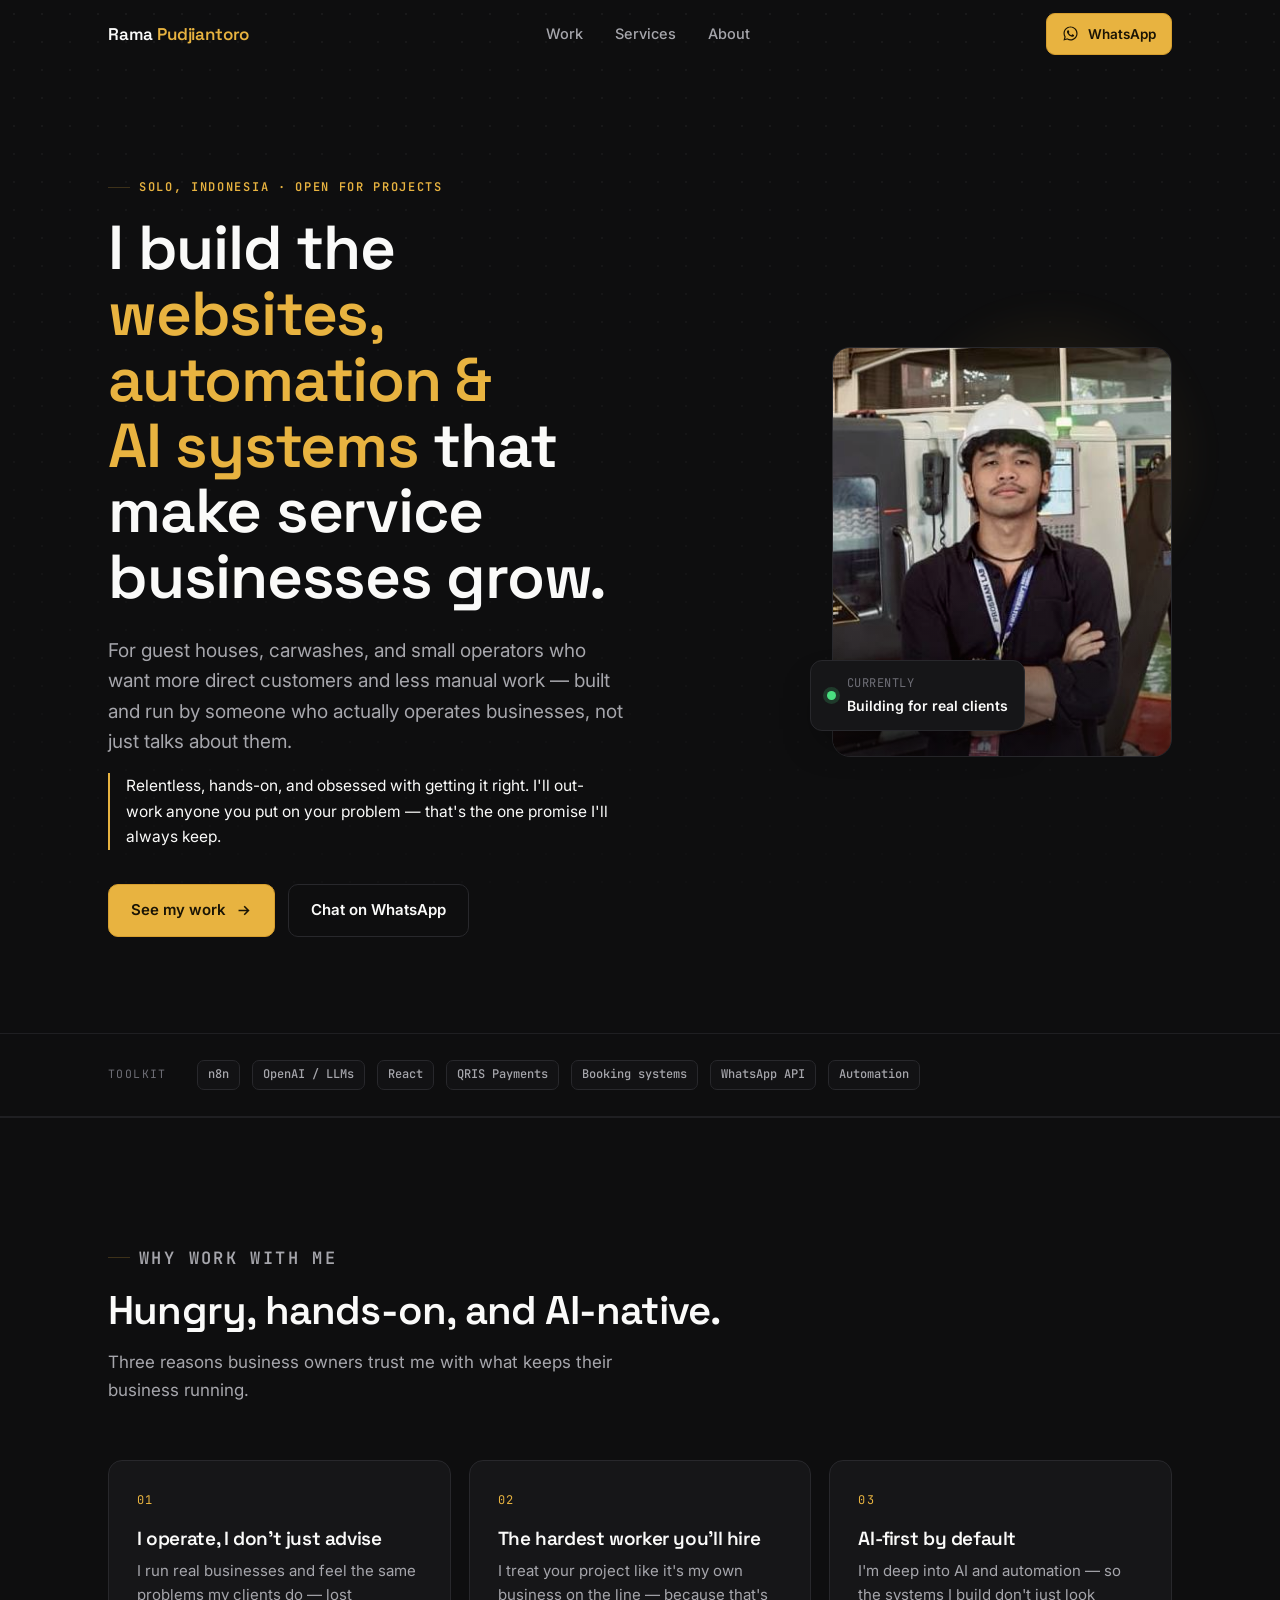
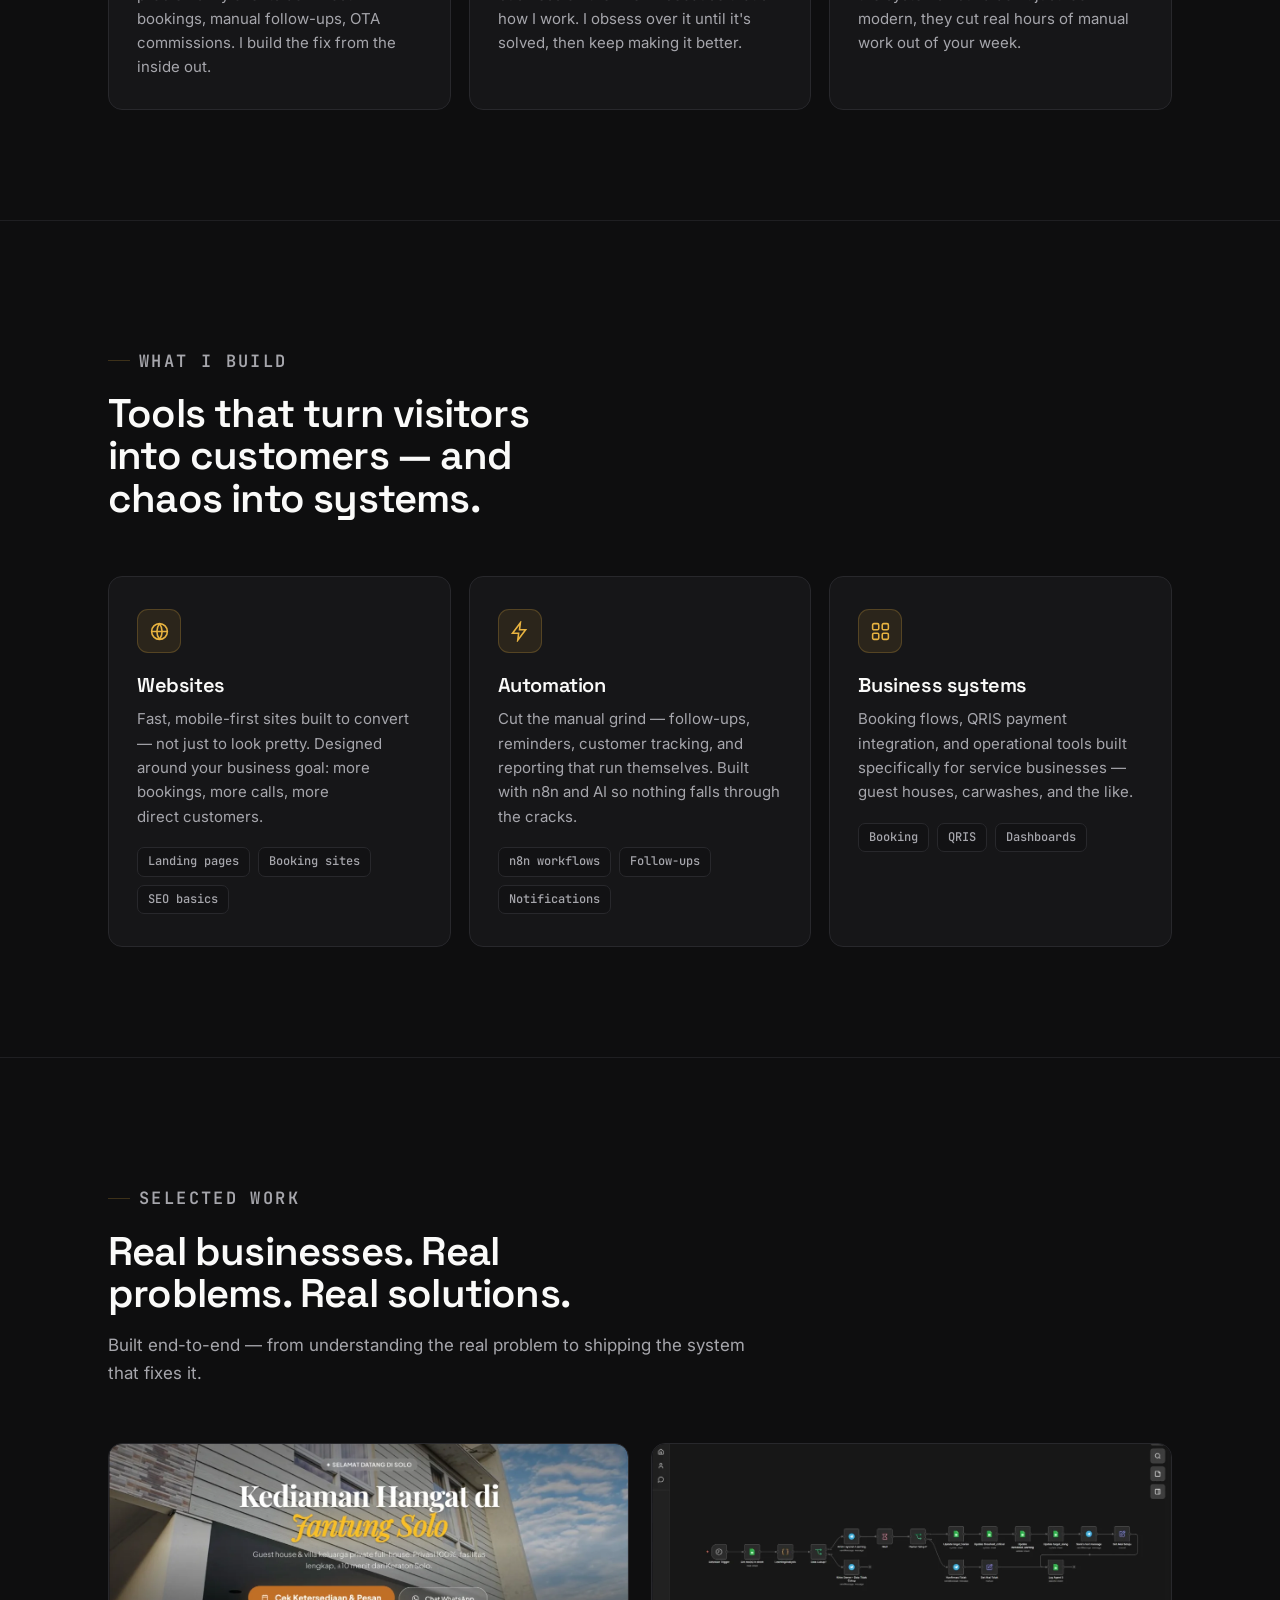
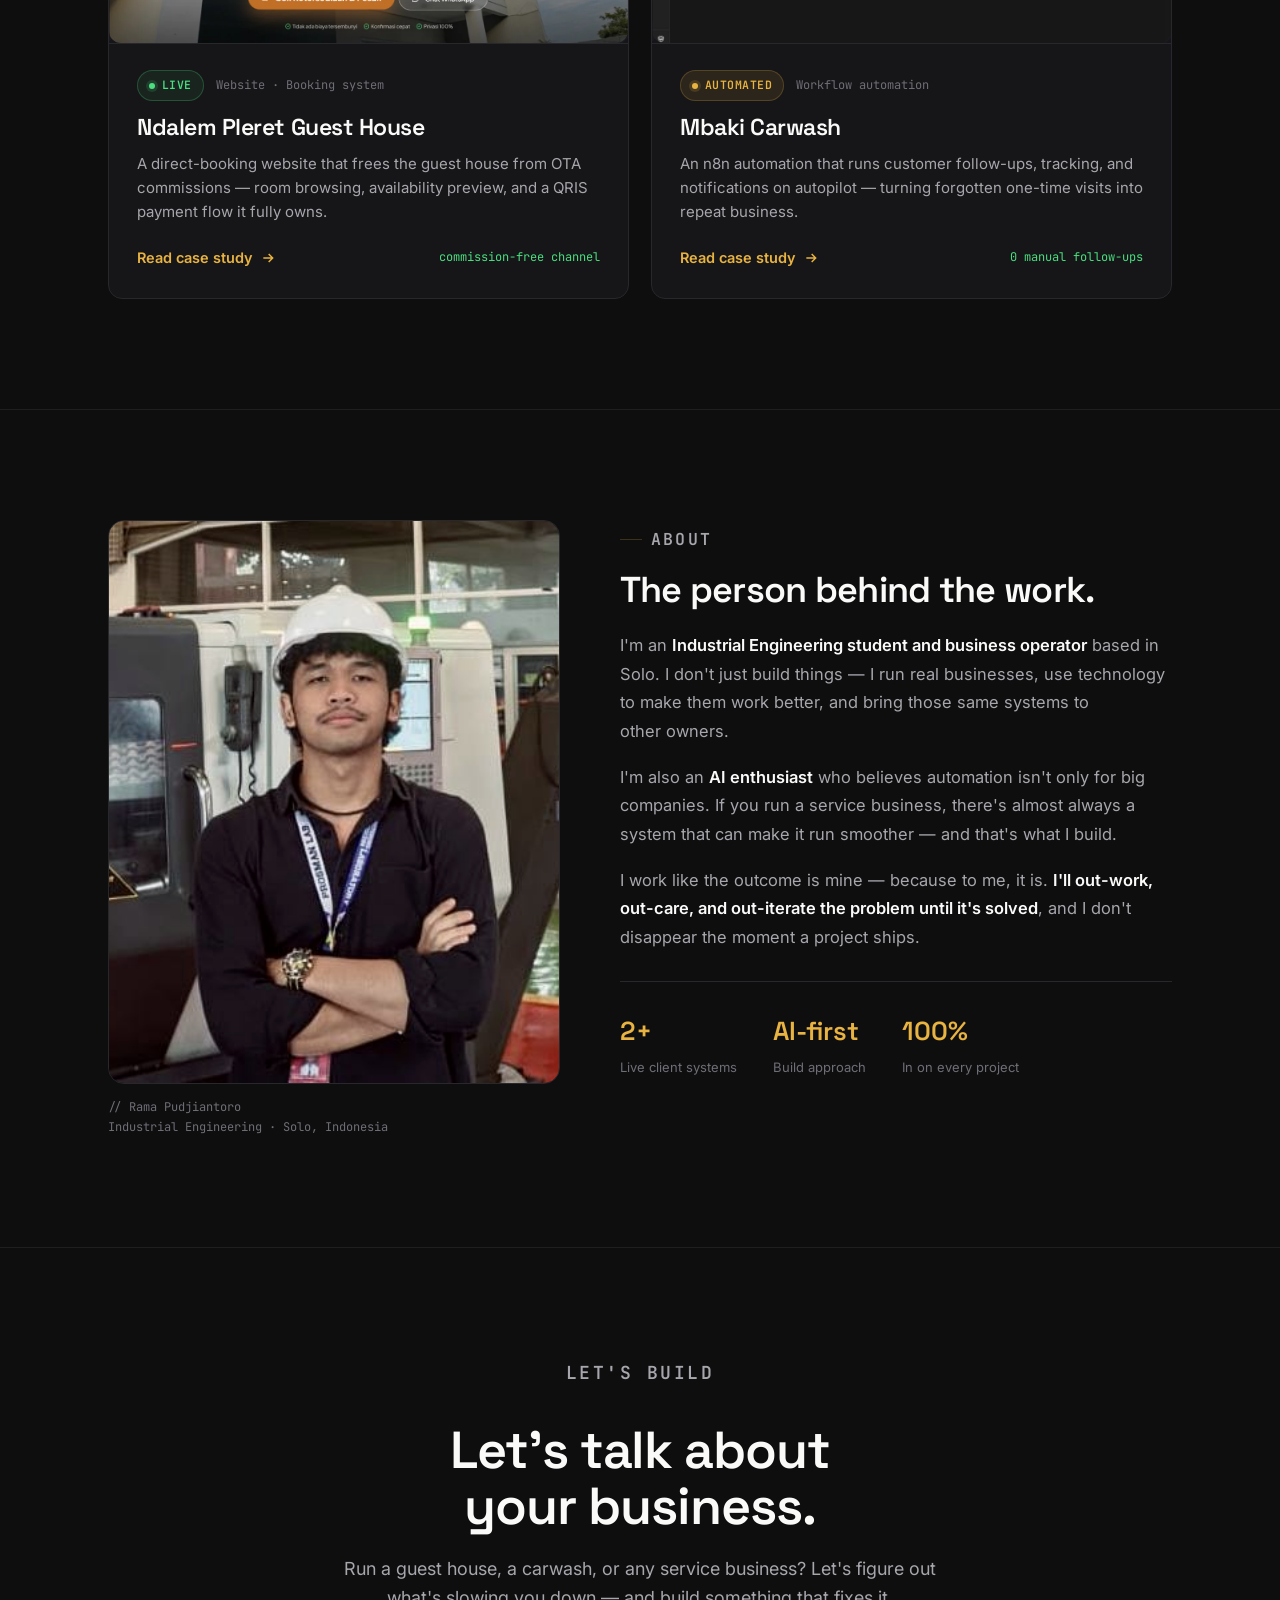
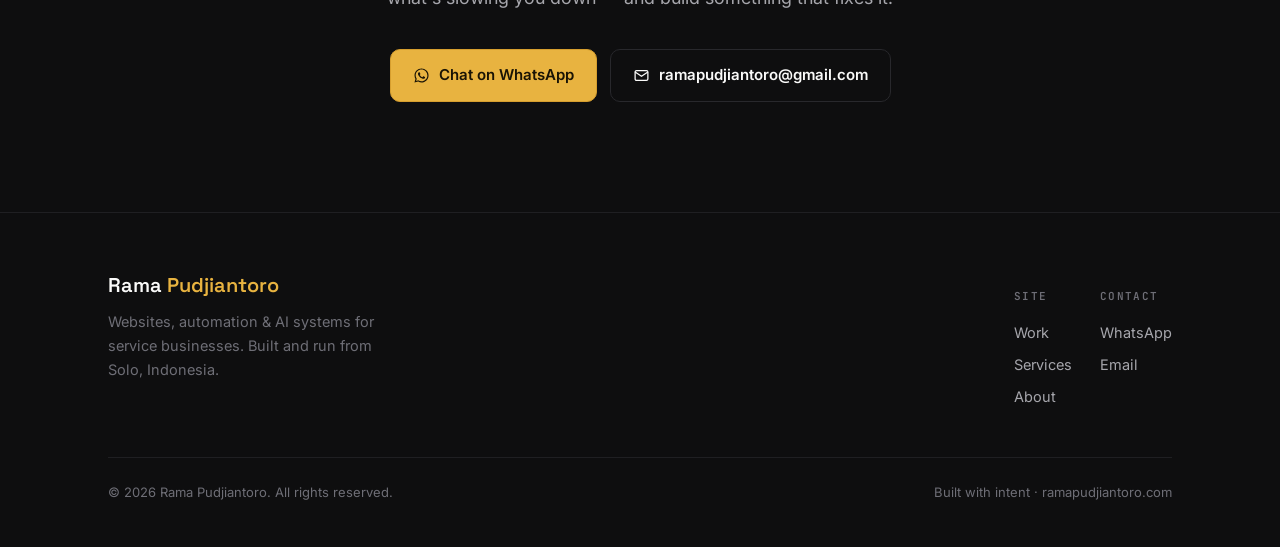
==== index.html @ f5d029f6 "Initial commit via Netlify [skip ci]" ====
<!DOCTYPE html>
<html lang="en">
<head>
<meta charset="UTF-8">
<meta name="viewport" content="width=device-width, initial-scale=1.0">
<title>Rama Pudjiantoro — I build websites, automation & AI for service businesses</title>
<meta name="description" content="Rama Pudjiantoro builds websites, automation, and AI systems that help service businesses get more customers and run smoother.">
<link rel="stylesheet" href="site.css">
<style>
  /* ── Hero ─────────────────────────────────────────────── */
  .hero { padding: 168px 0 96px; }
  .hero-grid { display: grid; grid-template-columns: 1.15fr 0.85fr; gap: 64px; align-items: center; }
  .hero h1 { font-size: clamp(38px, 5.4vw, 62px); margin-bottom: 26px; }
  .hero h1 .gold { color: var(--gold); }
  .hero-sub { font-size: 19px; color: var(--muted); max-width: 520px; margin-bottom: 16px; line-height: 1.6; }
  .hero-guarantee { font-size: 15.5px; color: var(--text); max-width: 500px; margin-bottom: 34px; padding-left: 16px; border-left: 2px solid var(--gold); }
  .hero-cta { display: flex; gap: 13px; flex-wrap: wrap; }

  .hero-photo { position: relative; justify-self: end; }
  .hero-photo .frame {
    width: 340px; height: 410px; border-radius: 18px; overflow: hidden;
    border: 1px solid var(--border); position: relative;
  }
  .hero-photo img { width: 100%; height: 100%; object-fit: cover; object-position: 50% 18%; filter: grayscale(0.15) contrast(1.02); }
  .hero-photo .frame::after { content:""; position:absolute; inset:0; background: linear-gradient(to top, rgba(14,14,15,0.55), transparent 45%); }
  .hero-badge {
    position: absolute; left: -22px; bottom: 26px; z-index: 3;
    background: var(--surface); border: 1px solid var(--border); border-radius: 12px;
    padding: 13px 16px; display: flex; align-items: center; gap: 11px;
    box-shadow: 0 18px 40px -18px rgba(0,0,0,0.8);
  }
  .hero-badge .pulse { width: 9px; height: 9px; border-radius: 50%; background: var(--green); box-shadow: 0 0 0 4px rgba(74,222,128,0.18); }
  .hero-badge .t { font-size: 12px; color: var(--muted-2); font-family: var(--font-mono); letter-spacing: 0.04em; }
  .hero-badge .b { font-size: 14px; font-weight: 600; }
  .hero-glow { position: absolute; top: -60px; right: -50px; width: 340px; height: 340px; background: radial-gradient(circle, rgba(232,179,64,0.14), transparent 68%); filter: blur(10px); z-index: -1; pointer-events: none; animation: glowDrift 9s ease-in-out infinite; }

  /* ── Stack strip ──────────────────────────────────────── */
  .strip { padding: 26px 0; border-top: 1px solid var(--border-soft); border-bottom: 1px solid var(--border-soft); }
  .strip-inner { display: flex; align-items: center; gap: 30px; flex-wrap: wrap; }
  .strip-label { font-family: var(--font-mono); font-size: 11.5px; letter-spacing: 0.12em; text-transform: uppercase; color: var(--muted-2); white-space: nowrap; }
  .strip-tools { display: flex; gap: 12px; flex-wrap: wrap; }

  /* ── Section heading ──────────────────────────────────── */
  .sec-head { margin-bottom: 56px; max-width: 640px; }
  .sec-head h2 { font-size: clamp(28px, 3.6vw, 40px); }
  .sec-head p { color: var(--muted); margin-top: 16px; font-size: 17px; }

  /* ── Why / trust ──────────────────────────────────────── */
  .why-grid { display: grid; grid-template-columns: repeat(3, 1fr); gap: 18px; }
  .why-card { padding: 30px 28px; }
  .why-num { font-family: var(--font-mono); font-size: 12px; color: var(--gold); letter-spacing: 0.1em; margin-bottom: 18px; }
  .why-card h3 { font-size: 19px; margin-bottom: 10px; }
  .why-card p { color: var(--muted); font-size: 15px; line-height: 1.6; }

  /* ── Services ─────────────────────────────────────────── */
  .svc-grid { display: grid; grid-template-columns: repeat(3, 1fr); gap: 18px; }
  .svc { padding: 32px 28px; }
  .svc-ico { width: 44px; height: 44px; border-radius: 11px; background: var(--gold-soft); border: 1px solid var(--gold-line); display: flex; align-items: center; justify-content: center; margin-bottom: 22px; color: var(--gold); }
  .svc-ico svg { width: 21px; height: 21px; }
  .svc h3 { font-size: 20px; margin-bottom: 11px; }
  .svc p { color: var(--muted); font-size: 15px; line-height: 1.62; margin-bottom: 18px; }
  .svc-list { display: flex; flex-wrap: wrap; gap: 8px; }

  /* ── Work ─────────────────────────────────────────────── */
  .work-grid { display: grid; grid-template-columns: 1fr 1fr; gap: 22px; }
  .work-card { display: flex; flex-direction: column; overflow: hidden; }
  .work-thumb { height: 200px; border-bottom: 1px solid var(--border); }
  .work-thumb image-slot, .work-thumb .ph { width: 100%; height: 100%; border-radius: 0; border: 0; }
  .work-body { padding: 26px 28px 28px; display: flex; flex-direction: column; flex: 1; }
  .work-meta { display: flex; align-items: center; gap: 12px; margin-bottom: 14px; flex-wrap: wrap; }
  .work-cat { font-family: var(--font-mono); font-size: 12px; color: var(--muted-2); }
  .work-card h3 { font-size: 23px; margin-bottom: 12px; }
  .work-card .desc { color: var(--muted); font-size: 15px; line-height: 1.6; margin-bottom: 22px; }
  .work-foot { margin-top: auto; display: flex; align-items: center; justify-content: space-between; gap: 12px; }
  .work-link { display: inline-flex; align-items: center; gap: 7px; font-weight: 600; font-size: 14.5px; color: var(--gold); transition: gap .15s; }
  .work-card:hover .work-link { gap: 11px; }
  .work-outcome { font-family: var(--font-mono); font-size: 12px; color: var(--green); }

  /* ── About ────────────────────────────────────────────── */
  .about-grid { display: grid; grid-template-columns: 0.9fr 1.1fr; gap: 60px; align-items: start; }
  .about-photo .frame { border-radius: 16px; overflow: hidden; border: 1px solid var(--border); aspect-ratio: 4/5; }
  .about-photo img { width: 100%; height: 100%; object-fit: cover; object-position: 50% 15%; filter: grayscale(0.2) contrast(1.02); }
  .about-photo .cap { font-family: var(--font-mono); font-size: 12px; color: var(--muted-2); margin-top: 14px; line-height: 1.6; }
  .about-body h2 { font-size: clamp(26px, 3.4vw, 36px); margin-bottom: 22px; }
  .about-body p { color: var(--muted); font-size: 16.5px; line-height: 1.72; margin-bottom: 18px; }
  .about-body p strong { color: var(--text); font-weight: 600; }
  .about-facts { display: flex; gap: 36px; flex-wrap: wrap; margin-top: 30px; padding-top: 28px; border-top: 1px solid var(--border); }
  .about-facts .f .n { font-family: var(--font-display); font-size: 26px; font-weight: 600; color: var(--gold); }
  .about-facts .f .l { font-size: 13px; color: var(--muted-2); margin-top: 4px; }

  /* ── Contact ──────────────────────────────────────────── */
  .contact { text-align: center; }
  .contact-inner { max-width: 660px; margin: 0 auto; }
  .contact h2 { font-size: clamp(32px, 4.6vw, 52px); margin-bottom: 20px; }
  .contact p { color: var(--muted); font-size: 18px; margin-bottom: 36px; }
  .contact-cta { display: flex; gap: 13px; justify-content: center; flex-wrap: wrap; }

  /* ── Mobile menu ──────────────────────────────────────── */
  .mobile-menu { position: fixed; inset: 0; z-index: 200; background: var(--bg); display: none; flex-direction: column; padding: 22px 28px; }
  .mobile-menu.open { display: flex; }
  .mm-top { display: flex; align-items: center; justify-content: space-between; height: 46px; }
  .mm-links { display: flex; flex-direction: column; gap: 6px; margin-top: 40px; }
  .mm-links a { font-family: var(--font-display); font-size: 30px; font-weight: 600; color: var(--muted); padding: 10px 0; }
  .mm-links a:active { color: var(--gold); }

  @media (max-width: 900px) {
    .hero-grid, .about-grid { grid-template-columns: 1fr; }
    .hero-photo { justify-self: start; margin-top: 12px; }
    .why-grid, .svc-grid, .work-grid { grid-template-columns: 1fr; }
    .hero { padding-top: 130px; }
    .about-photo { max-width: 340px; }
  }
  @media (max-width: 520px) {
    .hero-photo .frame { width: 100%; max-width: 320px; height: 380px; }
    .hero-cta .btn, .contact-cta .btn { flex: 1; justify-content: center; }
  }
</style>
</head>
<body>

<!-- ── NAV ──────────────────────────────────────────────── -->
<header class="nav" id="nav">
  <div class="wrap nav-inner">
    <a href="index.html" class="nav-logo">Rama <b>Pudjiantoro</b></a>
    <nav class="nav-links">
      <a href="#work">Work</a>
      <a href="#services">Services</a>
      <a href="#about">About</a>
    </nav>
    <div class="nav-cta">
      <a class="btn btn-gold btn-sm" href="https://wa.me/6282135222635" target="_blank" rel="noopener">
        <svg viewBox="0 0 24 24" fill="currentColor" width="16" height="16"><path d="M19.05 4.91A9.82 9.82 0 0 0 12.04 2C6.58 2 2.13 6.45 2.13 11.91c0 1.75.46 3.45 1.32 4.95L2.05 22l5.25-1.38a9.9 9.9 0 0 0 4.74 1.21h.004c5.46 0 9.91-4.45 9.91-9.91 0-2.65-1.03-5.14-2.9-7.01zM12.04 20.15h-.003a8.2 8.2 0 0 1-4.18-1.15l-.3-.18-3.12.82.83-3.04-.2-.31a8.18 8.18 0 0 1-1.26-4.38c0-4.54 3.7-8.23 8.24-8.23 2.2 0 4.27.86 5.82 2.42a8.18 8.18 0 0 1 2.41 5.83c0 4.54-3.7 8.23-8.24 8.23zm4.52-6.16c-.25-.12-1.47-.72-1.69-.81-.23-.08-.39-.12-.56.12-.16.25-.64.81-.79.97-.14.17-.29.19-.54.06-.25-.12-1.05-.39-1.99-1.23-.74-.66-1.23-1.47-1.38-1.72-.14-.25-.01-.38.11-.51.11-.11.25-.29.37-.43.13-.14.17-.25.25-.41.08-.17.04-.31-.02-.43-.06-.12-.56-1.34-.76-1.84-.2-.48-.41-.42-.56-.43-.14-.01-.31-.01-.48-.01-.17 0-.43.06-.66.31-.23.25-.87.85-.87 2.07 0 1.22.89 2.4 1.01 2.56.12.17 1.75 2.67 4.23 3.74.59.26 1.05.41 1.41.52.59.19 1.13.16 1.56.1.48-.07 1.47-.6 1.67-1.18.21-.58.21-1.07.14-1.18-.06-.11-.22-.17-.47-.29z"/></svg>
        WhatsApp
      </a>
    </div>
    <button class="nav-burger" id="burger" aria-label="Menu">
      <svg viewBox="0 0 24 24" fill="none" stroke="currentColor" stroke-width="2" width="24" height="24"><line x1="3" y1="7" x2="21" y2="7"/><line x1="3" y1="17" x2="21" y2="17"/></svg>
    </button>
  </div>
</header>

<div class="mobile-menu" id="mobileMenu">
  <div class="mm-top">
    <span class="nav-logo">Rama <b>Pudjiantoro</b></span>
    <button class="nav-burger" id="burgerClose" aria-label="Close" style="display:inline-flex">
      <svg viewBox="0 0 24 24" fill="none" stroke="currentColor" stroke-width="2" width="26" height="26"><line x1="5" y1="5" x2="19" y2="19"/><line x1="19" y1="5" x2="5" y2="19"/></svg>
    </button>
  </div>
  <nav class="mm-links">
    <a href="#work" data-mm>Work</a>
    <a href="#services" data-mm>Services</a>
    <a href="#about" data-mm>About</a>
    <a href="#contact" data-mm>Contact</a>
  </nav>
</div>

<!-- ── HERO ─────────────────────────────────────────────── -->
<section class="hero">
  <div class="wrap hero-grid">
    <div class="hero-copy">
      <p class="eyebrow reveal">Solo, Indonesia &middot; Open for projects</p>
      <h1 class="reveal" style="transition-delay:.05s">I build the <span class="gold">websites, automation &amp; AI systems</span> that make service businesses grow.</h1>
      <p class="hero-sub reveal" style="transition-delay:.1s">For guest houses, carwashes, and small operators who want more direct customers and less manual work — built and run by someone who actually operates businesses, not just talks about them.</p>
      <p class="hero-guarantee reveal" style="transition-delay:.15s">Relentless, hands-on, and obsessed with getting it right. I'll out-work anyone you put on your problem — that's the one promise I'll always keep.</p>
      <div class="hero-cta reveal" style="transition-delay:.2s">
        <a class="btn btn-gold" href="#work">See my work
          <svg viewBox="0 0 24 24" fill="none" stroke="currentColor" stroke-width="2.2"><path d="M5 12h14M13 6l6 6-6 6"/></svg>
        </a>
        <a class="btn btn-ghost" href="https://wa.me/6282135222635" target="_blank" rel="noopener">Chat on WhatsApp</a>
      </div>
    </div>
    <div class="hero-photo reveal" style="transition-delay:.15s">
      <div class="hero-glow"></div>
      <div class="frame">
        <img src="assets/rama_profile.jpg" alt="Rama Pudjiantoro">
      </div>
      <div class="hero-badge">
        <span class="pulse"></span>
        <div>
          <div class="t">CURRENTLY</div>
          <div class="b">Building for real clients</div>
        </div>
      </div>
    </div>
  </div>
</section>

<!-- ── STACK STRIP ──────────────────────────────────────── -->
<div class="strip">
  <div class="wrap strip-inner">
    <span class="strip-label">Toolkit</span>
    <div class="strip-tools">
      <span class="tag">n8n</span>
      <span class="tag">OpenAI / LLMs</span>
      <span class="tag">React</span>
      <span class="tag">QRIS Payments</span>
      <span class="tag">Booking systems</span>
      <span class="tag">WhatsApp API</span>
      <span class="tag">Automation</span>
    </div>
  </div>
</div>

<!-- ── WHY ME ───────────────────────────────────────────── -->
<section class="section" id="why">
  <div class="wrap">
    <div class="sec-head reveal">
      <p class="eyebrow">Why work with me</p>
      <h2>Hungry, hands-on, and AI-native.</h2>
      <p>Three reasons business owners trust me with what keeps their business running.</p>
    </div>
    <div class="why-grid">
      <div class="card why-card reveal">
        <div class="why-num">01</div>
        <h3>I operate, I don't just advise</h3>
        <p>I run real businesses and feel the same problems my clients do — lost bookings, manual follow-ups, OTA commissions. I build the fix from the inside out.</p>
      </div>
      <div class="card why-card reveal" style="transition-delay:.08s">
        <div class="why-num">02</div>
        <h3>The hardest worker you'll hire</h3>
        <p>I treat your project like it's my own business on the line — because that's how I work. I obsess over it until it's solved, then keep making it better.</p>
      </div>
      <div class="card why-card reveal" style="transition-delay:.16s">
        <div class="why-num">03</div>
        <h3>AI-first by default</h3>
        <p>I'm deep into AI and automation — so the systems I build don't just look modern, they cut real hours of manual work out of your week.</p>
      </div>
    </div>
  </div>
</section>

<!-- ── SERVICES ─────────────────────────────────────────── -->
<section class="section" id="services">
  <div class="wrap">
    <div class="sec-head reveal">
      <p class="eyebrow">What I build</p>
      <h2>Tools that turn visitors into customers — and chaos into systems.</h2>
    </div>
    <div class="svc-grid">
      <div class="card svc reveal">
        <div class="svc-ico"><svg viewBox="0 0 24 24" fill="none" stroke="currentColor" stroke-width="1.8"><circle cx="12" cy="12" r="9"/><path d="M3 12h18M12 3a15 15 0 010 18M12 3a15 15 0 000 18"/></svg></div>
        <h3>Websites</h3>
        <p>Fast, mobile-first sites built to convert — not just to look pretty. Designed around your business goal: more bookings, more calls, more direct customers.</p>
        <div class="svc-list"><span class="tag">Landing pages</span><span class="tag">Booking sites</span><span class="tag">SEO basics</span></div>
      </div>
      <div class="card svc reveal" style="transition-delay:.08s">
        <div class="svc-ico"><svg viewBox="0 0 24 24" fill="none" stroke="currentColor" stroke-width="1.8"><path d="M13 2L4 14h7l-1 8 9-12h-7z"/></svg></div>
        <h3>Automation</h3>
        <p>Cut the manual grind — follow-ups, reminders, customer tracking, and reporting that run themselves. Built with n8n and AI so nothing falls through the cracks.</p>
        <div class="svc-list"><span class="tag">n8n workflows</span><span class="tag">Follow-ups</span><span class="tag">Notifications</span></div>
      </div>
      <div class="card svc reveal" style="transition-delay:.16s">
        <div class="svc-ico"><svg viewBox="0 0 24 24" fill="none" stroke="currentColor" stroke-width="1.8"><rect x="3" y="3" width="7" height="7" rx="1.5"/><rect x="14" y="3" width="7" height="7" rx="1.5"/><rect x="3" y="14" width="7" height="7" rx="1.5"/><rect x="14" y="14" width="7" height="7" rx="1.5"/></svg></div>
        <h3>Business systems</h3>
        <p>Booking flows, QRIS payment integration, and operational tools built specifically for service businesses — guest houses, carwashes, and the like.</p>
        <div class="svc-list"><span class="tag">Booking</span><span class="tag">QRIS</span><span class="tag">Dashboards</span></div>
      </div>
    </div>
  </div>
</section>

<!-- ── WORK ─────────────────────────────────────────────── -->
<section class="section" id="work">
  <div class="wrap">
    <div class="sec-head reveal">
      <p class="eyebrow">Selected work</p>
      <h2>Real businesses. Real problems. Real solutions.</h2>
      <p>Built end-to-end — from understanding the real problem to shipping the system that fixes it.</p>
    </div>
    <div class="work-grid">

      <a class="card work-card reveal" href="ndalem-pleret.html">
        <div class="work-thumb">
          <image-slot id="work-ndalem" placeholder="Drop Ndalem Pleret site screenshot" fit="cover"></image-slot>
        </div>
        <div class="work-body">
          <div class="work-meta">
            <span class="pill live"><span class="dot"></span>Live</span>
            <span class="work-cat">Website &middot; Booking system</span>
          </div>
          <h3>Ndalem Pleret Guest House</h3>
          <p class="desc">A direct-booking website that frees the guest house from OTA commissions — room browsing, availability preview, and a QRIS payment flow it fully owns.</p>
          <div class="work-foot">
            <span class="work-link">Read case study
              <svg viewBox="0 0 24 24" fill="none" stroke="currentColor" stroke-width="2.2" width="16" height="16"><path d="M5 12h14M13 6l6 6-6 6"/></svg>
            </span>
            <span class="work-outcome">commission-free channel</span>
          </div>
        </div>
      </a>

      <a class="card work-card reveal" href="mbaki-carwash.html" style="transition-delay:.08s">
        <div class="work-thumb">
          <image-slot id="work-mbaki" placeholder="Drop Mbaki Carwash workflow screenshot" fit="cover"></image-slot>
        </div>
        <div class="work-body">
          <div class="work-meta">
            <span class="pill gold"><span class="dot"></span>Automated</span>
            <span class="work-cat">Workflow automation</span>
          </div>
          <h3>Mbaki Carwash</h3>
          <p class="desc">An n8n automation that runs customer follow-ups, tracking, and notifications on autopilot — turning forgotten one-time visits into repeat business.</p>
          <div class="work-foot">
            <span class="work-link">Read case study
              <svg viewBox="0 0 24 24" fill="none" stroke="currentColor" stroke-width="2.2" width="16" height="16"><path d="M5 12h14M13 6l6 6-6 6"/></svg>
            </span>
            <span class="work-outcome">0 manual follow-ups</span>
          </div>
        </div>
      </a>

    </div>
  </div>
</section>

<!-- ── ABOUT ────────────────────────────────────────────── -->
<section class="section" id="about">
  <div class="wrap about-grid">
    <div class="about-photo reveal">
      <div class="frame"><img src="assets/rama_profile.jpg" alt="Rama Pudjiantoro"></div>
      <p class="cap">// Rama Pudjiantoro<br>Industrial Engineering · Solo, Indonesia</p>
    </div>
    <div class="about-body reveal" style="transition-delay:.08s">
      <p class="eyebrow">About</p>
      <h2>The person behind the work.</h2>
      <p>I'm an <strong>Industrial Engineering student and business operator</strong> based in Solo. I don't just build things — I run real businesses, use technology to make them work better, and bring those same systems to other owners.</p>
      <p>I'm also an <strong>AI enthusiast</strong> who believes automation isn't only for big companies. If you run a service business, there's almost always a system that can make it run smoother — and that's what I build.</p>
      <p>I work like the outcome is mine — because to me, it is. <strong>I'll out-work, out-care, and out-iterate the problem until it's solved</strong>, and I don't disappear the moment a project ships.</p>
      <div class="about-facts">
        <div class="f"><div class="n">2+</div><div class="l">Live client systems</div></div>
        <div class="f"><div class="n">AI-first</div><div class="l">Build approach</div></div>
        <div class="f"><div class="n">100%</div><div class="l">In on every project</div></div>
      </div>
    </div>
  </div>
</section>

<!-- ── CONTACT ──────────────────────────────────────────── -->
<section class="section contact" id="contact">
  <div class="wrap contact-inner">
    <p class="eyebrow no-rule reveal" style="justify-content:center">Let's build</p>
    <h2 class="reveal" style="transition-delay:.05s">Let's talk about your business.</h2>
    <p class="reveal" style="transition-delay:.1s">Run a guest house, a carwash, or any service business? Let's figure out what's slowing you down — and build something that fixes it.</p>
    <div class="contact-cta reveal" style="transition-delay:.15s">
      <a class="btn btn-gold" href="https://wa.me/6282135222635" target="_blank" rel="noopener">
        <svg viewBox="0 0 24 24" fill="currentColor"><path d="M19.05 4.91A9.82 9.82 0 0 0 12.04 2C6.58 2 2.13 6.45 2.13 11.91c0 1.75.46 3.45 1.32 4.95L2.05 22l5.25-1.38a9.9 9.9 0 0 0 4.74 1.21h.004c5.46 0 9.91-4.45 9.91-9.91 0-2.65-1.03-5.14-2.9-7.01zM12.04 20.15h-.003a8.2 8.2 0 0 1-4.18-1.15l-.3-.18-3.12.82.83-3.04-.2-.31a8.18 8.18 0 0 1-1.26-4.38c0-4.54 3.7-8.23 8.24-8.23 2.2 0 4.27.86 5.82 2.42a8.18 8.18 0 0 1 2.41 5.83c0 4.54-3.7 8.23-8.24 8.23zm4.52-6.16c-.25-.12-1.47-.72-1.69-.81-.23-.08-.39-.12-.56.12-.16.25-.64.81-.79.97-.14.17-.29.19-.54.06-.25-.12-1.05-.39-1.99-1.23-.74-.66-1.23-1.47-1.38-1.72-.14-.25-.01-.38.11-.51.11-.11.25-.29.37-.43.13-.14.17-.25.25-.41.08-.17.04-.31-.02-.43-.06-.12-.56-1.34-.76-1.84-.2-.48-.41-.42-.56-.43-.14-.01-.31-.01-.48-.01-.17 0-.43.06-.66.31-.23.25-.87.85-.87 2.07 0 1.22.89 2.4 1.01 2.56.12.17 1.75 2.67 4.23 3.74.59.26 1.05.41 1.41.52.59.19 1.13.16 1.56.1.48-.07 1.47-.6 1.67-1.18.21-.58.21-1.07.14-1.18-.06-.11-.22-.17-.47-.29z"/></svg>
        Chat on WhatsApp
      </a>
      <a class="btn btn-ghost" href="mailto:ramapudjiantoro@gmail.com">
        <svg viewBox="0 0 24 24" fill="none" stroke="currentColor" stroke-width="1.8"><rect x="3" y="5" width="18" height="14" rx="2"/><path d="M3 7l9 6 9-6"/></svg>
        ramapudjiantoro@gmail.com
      </a>
    </div>
  </div>
</section>

<!-- ── FOOTER ───────────────────────────────────────────── -->
<footer class="footer">
  <div class="wrap">
    <div class="footer-grid">
      <div>
        <div class="footer-name">Rama <span style="color:var(--gold)">Pudjiantoro</span></div>
        <p class="footer-tag">Websites, automation &amp; AI systems for service businesses. Built and run from Solo, Indonesia.</p>
      </div>
      <div class="footer-links">
        <div class="footer-col">
          <h5>Site</h5>
          <a href="#work">Work</a>
          <a href="#services">Services</a>
          <a href="#about">About</a>
        </div>
        <div class="footer-col">
          <h5>Contact</h5>
          <a href="https://wa.me/6282135222635" target="_blank" rel="noopener">WhatsApp</a>
          <a href="mailto:ramapudjiantoro@gmail.com">Email</a>
        </div>
      </div>
    </div>
    <div class="footer-base">
      <span>&copy; 2026 Rama Pudjiantoro. All rights reserved.</span>
      <span>Built with intent &middot; ramapudjiantoro.com</span>
    </div>
  </div>
</footer>

<script src="image-slot.js"></script>
<script src="site.js"></script>
<script>
  // Mobile menu
  const mm = document.getElementById('mobileMenu');
  document.getElementById('burger').addEventListener('click', () => mm.classList.add('open'));
  document.getElementById('burgerClose').addEventListener('click', () => mm.classList.remove('open'));
  document.querySelectorAll('[data-mm]').forEach(a => a.addEventListener('click', () => mm.classList.remove('open')));
</script>
</body>
</html>
---- site.css ----
/* ───────────────────────────────────────────────────────────
   Rama Pudjiantoro — Portfolio
   Shared stylesheet · Dark + gold · Space Grotesk / Inter / JetBrains Mono
   ─────────────────────────────────────────────────────────── */

@import url('https://fonts.googleapis.com/css2?family=Space+Grotesk:wght@400;500;600;700&family=Inter:wght@400;500;600&family=JetBrains+Mono:wght@500;600&display=swap');

:root {
  --bg:          #0E0E0F;
  --bg-2:        #121214;
  --surface:     #161618;
  --surface-2:   #1B1B1E;
  --border:      #28282C;
  --border-soft: #1F1F22;
  --text:        #FAFAF9;
  --muted:       #A6A6AC;
  --muted-2:     #6E6E76;
  --gold:        #E8B340;
  --gold-strong: #D69E2E;
  --gold-deep:   #1f1804;
  --gold-soft:   rgba(232,179,64,0.10);
  --gold-line:   rgba(232,179,64,0.22);
  --green:       #4ADE80;

  --font-display: 'Space Grotesk', sans-serif;
  --font-body:    'Inter', system-ui, sans-serif;
  --font-mono:    'JetBrains Mono', ui-monospace, monospace;

  --maxw: 1120px;
  --radius: 14px;
}

* { box-sizing: border-box; }

html { scroll-behavior: smooth; }

body {
  margin: 0;
  background: var(--bg);
  position: relative;
  color: var(--text);
  font-family: var(--font-body);
  font-size: 17px;
  line-height: 1.65;
  -webkit-font-smoothing: antialiased;
  text-rendering: optimizeLegibility;
  overflow-x: hidden;
}

::selection { background: rgba(232,179,64,0.25); color: #fff; }

/* ── Ambient: faint dot-grid texture behind everything ─────── */
body::before {
  content: "";
  position: fixed; inset: 0; z-index: -1; pointer-events: none;
  background-image: radial-gradient(rgba(255,255,255,0.05) 1px, transparent 1px);
  background-size: 28px 28px;
  -webkit-mask-image: linear-gradient(to bottom, rgba(0,0,0,0.9), rgba(0,0,0,0.28));
          mask-image: linear-gradient(to bottom, rgba(0,0,0,0.9), rgba(0,0,0,0.28));
}

/* ── Scroll progress bar ───────────────────────────────────── */
.scroll-progress {
  position: fixed; top: 0; left: 0; height: 2px; width: 0%;
  background: linear-gradient(90deg, var(--gold-strong), var(--gold));
  z-index: 200; pointer-events: none;
  box-shadow: 0 0 12px rgba(232,179,64,0.5);
  transition: width .1s linear;
}

/* ── Nav link underline ────────────────────────────────────── */
.nav-links a::after {
  content: ""; position: absolute; left: 14px; right: 14px; bottom: 4px;
  height: 1.5px; background: var(--gold); border-radius: 2px;
  transform: scaleX(0); transform-origin: left; transition: transform .25s cubic-bezier(.16,1,.3,1);
}
.nav-links a:hover::after { transform: scaleX(1); }

/* ── Toolkit tag hover ─────────────────────────────────────── */
.strip-tools .tag { transition: color .18s, border-color .18s, background .18s, transform .18s; }
.strip-tools .tag:hover { color: var(--gold); border-color: var(--gold-line); background: var(--gold-soft); transform: translateY(-2px); }

/* ── Animated ambient glows ────────────────────────────────── */
@keyframes glowDrift {
  0%,100% { transform: translate(0,0) scale(1); opacity: .9; }
  50%     { transform: translate(-18px, 14px) scale(1.12); opacity: 1; }
}
@media (prefers-reduced-motion: reduce) {
  .hero-glow { animation: none !important; }
}

h1, h2, h3, h4 {
  font-family: var(--font-display);
  font-weight: 600;
  letter-spacing: -0.02em;
  line-height: 1.06;
  margin: 0;
  text-wrap: balance;
}

p { margin: 0; text-wrap: pretty; }
a { color: inherit; text-decoration: none; }

/* ── Layout ───────────────────────────────────────────────── */
.wrap { width: 100%; max-width: var(--maxw); margin: 0 auto; padding: 0 28px; }
.section { padding: 110px 0; border-top: 1px solid var(--border-soft); }
.section:first-of-type { border-top: 0; }

/* ── Eyebrow / mono label ─────────────────────────────────── */
.eyebrow {
  font-family: var(--font-mono);
  font-size: 12px;
  font-weight: 600;
  letter-spacing: 0.14em;
  text-transform: uppercase;
  color: var(--gold);
  display: inline-flex;
  align-items: center;
  gap: 9px;
  margin: 0 0 18px;
}
.eyebrow::before {
  content: "";
  width: 22px; height: 1px;
  background: var(--gold-line);
}
.eyebrow.no-rule::before { display: none; }

/* ── Buttons ──────────────────────────────────────────────── */
.btn {
  display: inline-flex;
  align-items: center;
  gap: 9px;
  font-family: var(--font-body);
  font-size: 15px;
  font-weight: 600;
  padding: 13px 22px;
  border-radius: 10px;
  border: 1px solid transparent;
  cursor: pointer;
  transition: transform .15s ease, background .2s ease, border-color .2s ease, color .2s ease;
  white-space: nowrap;
}
.btn svg { width: 17px; height: 17px; }
.btn-gold {
  background: var(--gold);
  color: #1a1405;
  border-color: var(--gold-strong);
}
.btn-gold:hover { background: var(--gold-strong); transform: translateY(-1px); }
.btn-ghost {
  background: transparent;
  color: var(--text);
  border-color: var(--border);
}
.btn-ghost:hover { background: var(--surface-2); border-color: #3a3a40; }
.btn-sm { padding: 9px 15px; font-size: 13.5px; border-radius: 9px; }

/* ── Nav ──────────────────────────────────────────────────── */
.nav {
  position: fixed; top: 0; left: 0; right: 0; z-index: 100;
  transition: background .3s ease, border-color .3s ease, backdrop-filter .3s ease;
  border-bottom: 1px solid transparent;
}
.nav.scrolled {
  background: rgba(14,14,15,0.78);
  backdrop-filter: blur(14px);
  border-bottom: 1px solid var(--border-soft);
}
.nav-inner { height: 68px; display: flex; align-items: center; justify-content: space-between; }
.nav-logo { font-family: var(--font-display); font-weight: 600; font-size: 17px; letter-spacing: -0.01em; white-space: nowrap; }
.nav-logo b { color: var(--gold); font-weight: 600; }
.nav-links { display: flex; align-items: center; gap: 4px; }
.nav-links a {
  font-size: 14.5px; font-weight: 500; color: var(--muted);
  padding: 8px 14px; border-radius: 8px; transition: color .15s, background .15s;
  position: relative;
}
.nav-links a:hover { color: var(--text); background: var(--surface-2); }
.nav-cta { display: flex; align-items: center; gap: 14px; }
.nav-burger { display: none; background: none; border: 0; color: var(--text); cursor: pointer; padding: 6px; }
@media (max-width: 820px) {
  .nav-links, .nav-cta .btn-text-hide { display: none; }
  .nav-burger { display: inline-flex; }
}

/* ── Cards ────────────────────────────────────────────────── */
.card {
  background: var(--surface);
  border: 1px solid var(--border);
  border-radius: var(--radius);
  transition: border-color .2s ease, transform .25s cubic-bezier(.16,1,.3,1), box-shadow .25s ease, background .2s ease;
}
.card:hover { border-color: var(--gold-line); transform: translateY(-4px); box-shadow: 0 24px 50px -30px rgba(0,0,0,.95); }

/* ── Status pill ──────────────────────────────────────────── */
.pill {
  display: inline-flex; align-items: center; gap: 7px;
  font-family: var(--font-mono); font-size: 11.5px; font-weight: 600;
  letter-spacing: 0.04em; text-transform: uppercase;
  padding: 5px 11px; border-radius: 100px;
  border: 1px solid var(--border);
  color: var(--muted);
}
.pill .dot { width: 6px; height: 6px; border-radius: 50%; background: var(--muted); }
.pill.live { color: var(--green); border-color: rgba(74,222,128,0.25); background: rgba(74,222,128,0.07); }
.pill.live .dot { background: var(--green); box-shadow: 0 0 0 3px rgba(74,222,128,0.15); }
.pill.gold { color: var(--gold); border-color: var(--gold-line); background: var(--gold-soft); }
.pill.gold .dot { background: var(--gold); box-shadow: 0 0 0 3px rgba(232,179,64,0.15); }

/* ── Tag (mono tech chip) ─────────────────────────────────── */
.tag {
  font-family: var(--font-mono); font-size: 12px; font-weight: 500;
  color: var(--muted); padding: 4px 10px; border-radius: 7px;
  border: 1px solid var(--border); background: var(--bg-2);
}

/* ── Footer ───────────────────────────────────────────────── */
.footer { border-top: 1px solid var(--border-soft); padding: 56px 0 44px; }
.footer-grid { display: flex; justify-content: space-between; align-items: flex-start; gap: 40px; flex-wrap: wrap; }
.footer-name { font-family: var(--font-display); font-size: 20px; font-weight: 600; margin-bottom: 8px; }
.footer-tag { color: var(--muted-2); font-size: 14.5px; max-width: 320px; }
.footer-links { display: flex; gap: 28px; flex-wrap: wrap; }
.footer-col h5 { font-family: var(--font-mono); font-size: 11px; letter-spacing: 0.12em; text-transform: uppercase; color: var(--muted-2); margin-bottom: 12px; font-weight: 600; }
.footer-col a { display: block; color: var(--muted); font-size: 14.5px; padding: 4px 0; transition: color .15s; }
.footer-col a:hover { color: var(--gold); }
.footer-base { margin-top: 44px; padding-top: 24px; border-top: 1px solid var(--border-soft); display: flex; justify-content: space-between; gap: 16px; flex-wrap: wrap; color: var(--muted-2); font-size: 13px; }

/* ── Reveal on scroll — default VISIBLE; only hidden when JS confirms it can animate.
   This guarantees content is never stuck hidden in throttled/embedded/no-JS contexts. ── */
.reveal { opacity: 1; transform: none; }
html.anim .reveal { opacity: 0; transform: translateY(26px); transition: opacity .7s cubic-bezier(.16,1,.3,1), transform .7s cubic-bezier(.16,1,.3,1); }
html.anim .reveal.in { opacity: 1; transform: none; }
@media (prefers-reduced-motion: reduce) {
  html.anim .reveal { opacity: 1 !important; transform: none !important; transition: none; }
  html { scroll-behavior: auto; }
}

/* ── Image placeholder (striped) ──────────────────────────── */
.ph {
  position: relative; overflow: hidden; border-radius: 12px;
  background:
    repeating-linear-gradient(135deg, #161618 0 14px, #18181b 14px 28px);
  border: 1px solid var(--border);
  display: flex; align-items: center; justify-content: center;
}
.ph span {
  font-family: var(--font-mono); font-size: 12px; color: var(--muted-2);
  letter-spacing: 0.04em; padding: 6px 12px; border: 1px dashed var(--border);
  border-radius: 6px; background: rgba(14,14,15,0.6);
}

/* image-slot — themed for the dark UI (placeholder text + visible striped empty state) */
image-slot {
  color: var(--muted-2);
  background: repeating-linear-gradient(135deg, #15151a 0 14px, #191920 14px 28px);
  border: 1px solid var(--border);
  border-radius: 12px;
  display: block;
}

/* ─────────────────────────────────────────────────────────
   CASE STUDY PAGES
   ───────────────────────────────────────────────────────── */
.cs-back { display: inline-flex; align-items: center; gap: 8px; font-family: var(--font-mono); font-size: 13px; color: var(--muted); transition: color .15s, gap .15s; }
.cs-back:hover { color: var(--gold); gap: 12px; }
.cs-back svg { width: 15px; height: 15px; }

.cs-hero { padding: 132px 0 64px; }
.cs-meta { display: flex; align-items: center; gap: 12px; flex-wrap: wrap; margin: 28px 0 22px; }
.cs-meta .cat { font-family: var(--font-mono); font-size: 13px; color: var(--muted-2); }
.cs-hero h1 { font-size: clamp(36px, 5vw, 58px); max-width: 16ch; margin-bottom: 22px; }
.cs-lede { font-size: 20px; color: var(--muted); max-width: 60ch; line-height: 1.6; }
.cs-tags { display: flex; gap: 9px; flex-wrap: wrap; margin-top: 30px; }

.cs-shot { margin: 8px 0 0; }
.cs-shot image-slot, .cs-shot .ph { width: 100%; height: auto; aspect-ratio: 16/9; border-radius: var(--radius); }
.cs-shot .cap { font-family: var(--font-mono); font-size: 12px; color: var(--muted-2); margin-top: 12px; }

/* snapshot bar */
.cs-snapshot { display: grid; grid-template-columns: repeat(4, 1fr); gap: 0; border: 1px solid var(--border); border-radius: var(--radius); overflow: hidden; background: var(--surface); }
.cs-snapshot .cell { padding: 24px 26px; border-right: 1px solid var(--border); }
.cs-snapshot .cell:last-child { border-right: 0; }
.cs-snapshot .k { font-family: var(--font-mono); font-size: 11px; letter-spacing: 0.1em; text-transform: uppercase; color: var(--muted-2); margin-bottom: 9px; }
.cs-snapshot .v { font-family: var(--font-display); font-size: 17px; font-weight: 600; line-height: 1.3; }
.cs-snapshot .v.gold { color: var(--gold); }

/* narrative blocks */
.cs-body { max-width: 760px; }
.cs-block { margin-bottom: 60px; }
.cs-block .num { font-family: var(--font-mono); font-size: 12px; color: var(--gold); letter-spacing: 0.1em; margin-bottom: 14px; }
.cs-block h2 { font-size: clamp(26px, 3.2vw, 34px); margin-bottom: 20px; }
.cs-block p { color: var(--muted); font-size: 17.5px; line-height: 1.74; margin-bottom: 18px; }
.cs-block p strong { color: var(--text); font-weight: 600; }
.cs-list { list-style: none; padding: 0; margin: 22px 0 0; display: flex; flex-direction: column; gap: 14px; }
.cs-list li { position: relative; padding-left: 30px; color: var(--muted); font-size: 16.5px; line-height: 1.6; }
.cs-list li::before { content: ""; position: absolute; left: 4px; top: 10px; width: 7px; height: 7px; border-radius: 2px; background: var(--gold); transform: rotate(45deg); }
.cs-list li strong { color: var(--text); font-weight: 600; }

.cs-pullquote { border-left: 2px solid var(--gold); padding: 4px 0 4px 24px; margin: 36px 0; font-family: var(--font-display); font-size: 22px; font-weight: 500; line-height: 1.45; color: var(--text); }

.cs-next { display: flex; align-items: center; justify-content: space-between; gap: 24px; flex-wrap: wrap; padding: 34px 36px; }
.cs-next .l { font-family: var(--font-mono); font-size: 12px; color: var(--muted-2); letter-spacing: 0.08em; text-transform: uppercase; margin-bottom: 8px; }
.cs-next h3 { font-size: 24px; }

@media (max-width: 760px) {
  .cs-snapshot { grid-template-columns: 1fr 1fr; }
  .cs-snapshot .cell:nth-child(2) { border-right: 0; }
  .cs-snapshot .cell:nth-child(1), .cs-snapshot .cell:nth-child(2) { border-bottom: 1px solid var(--border); }
}
@media (max-width: 480px) {
  .cs-snapshot { grid-template-columns: 1fr; }
  .cs-snapshot .cell { border-right: 0; border-bottom: 1px solid var(--border); }
  .cs-snapshot .cell:last-child { border-bottom: 0; }
}
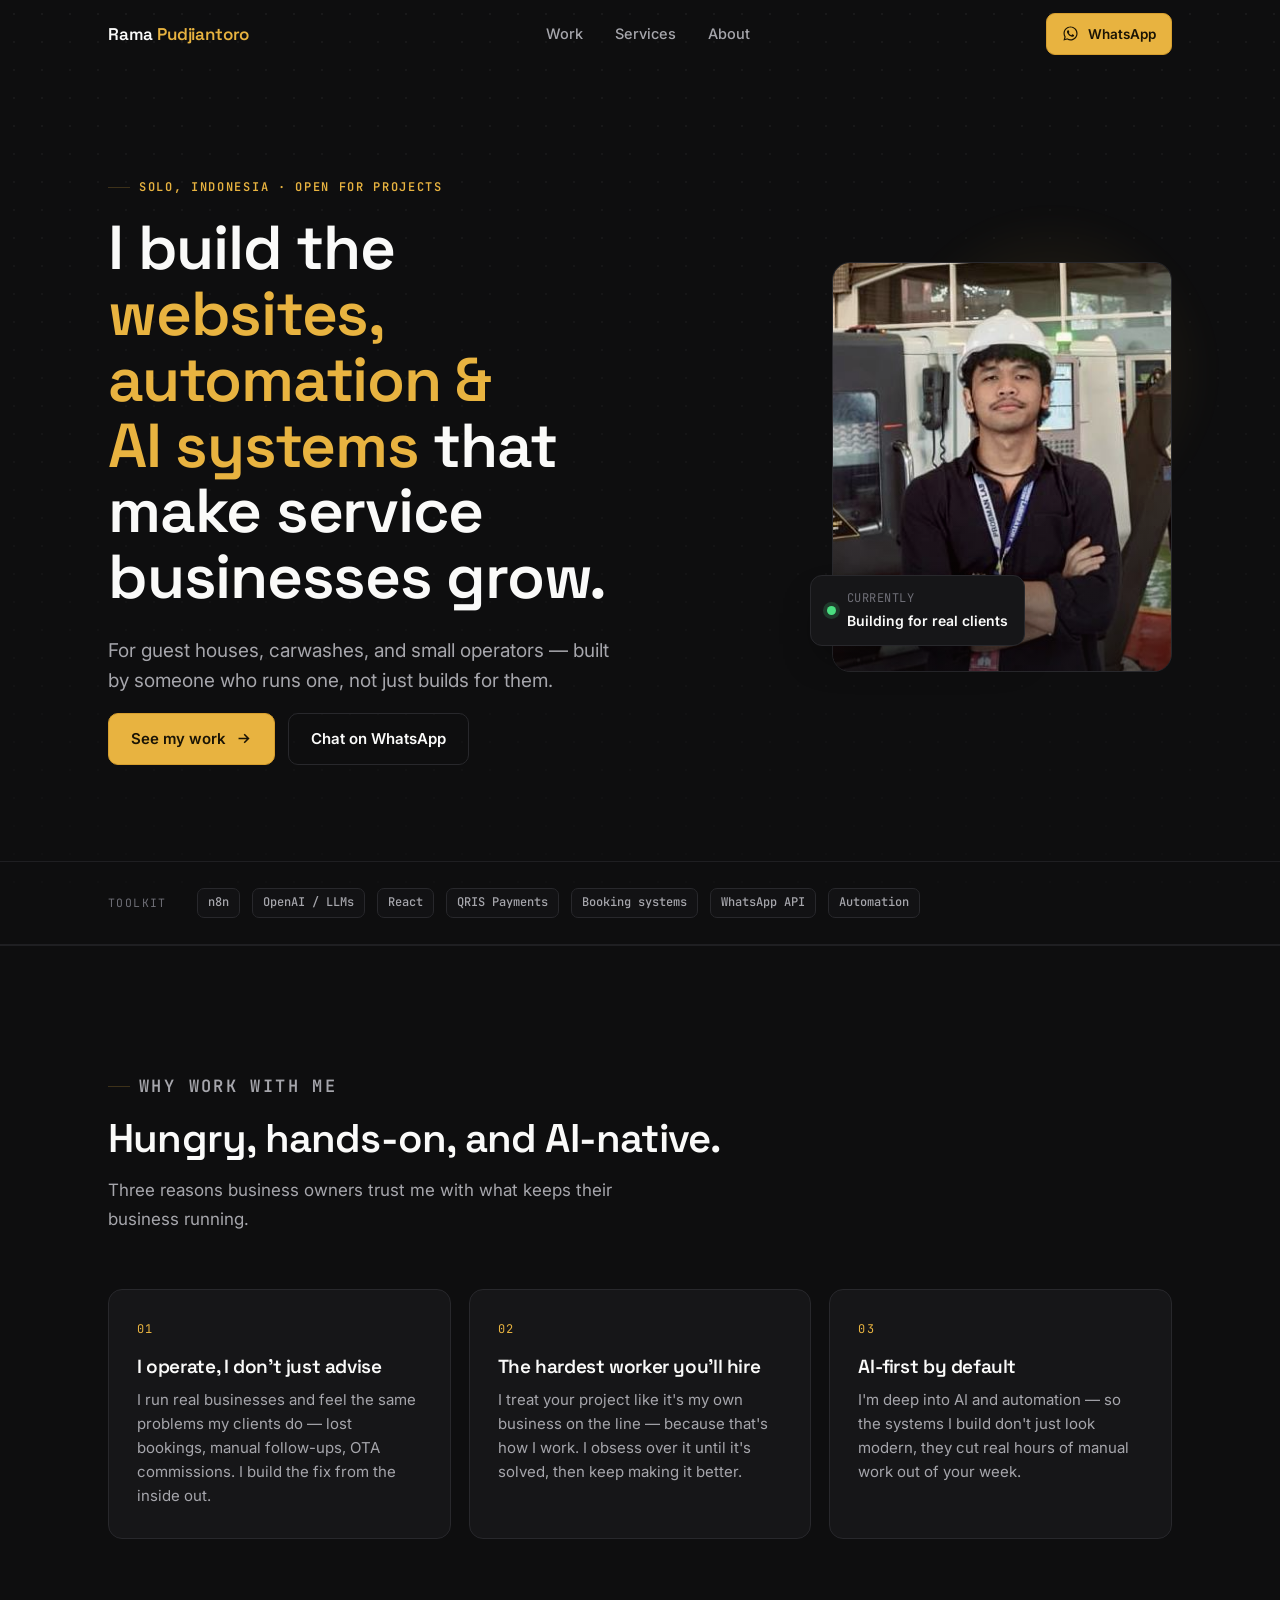
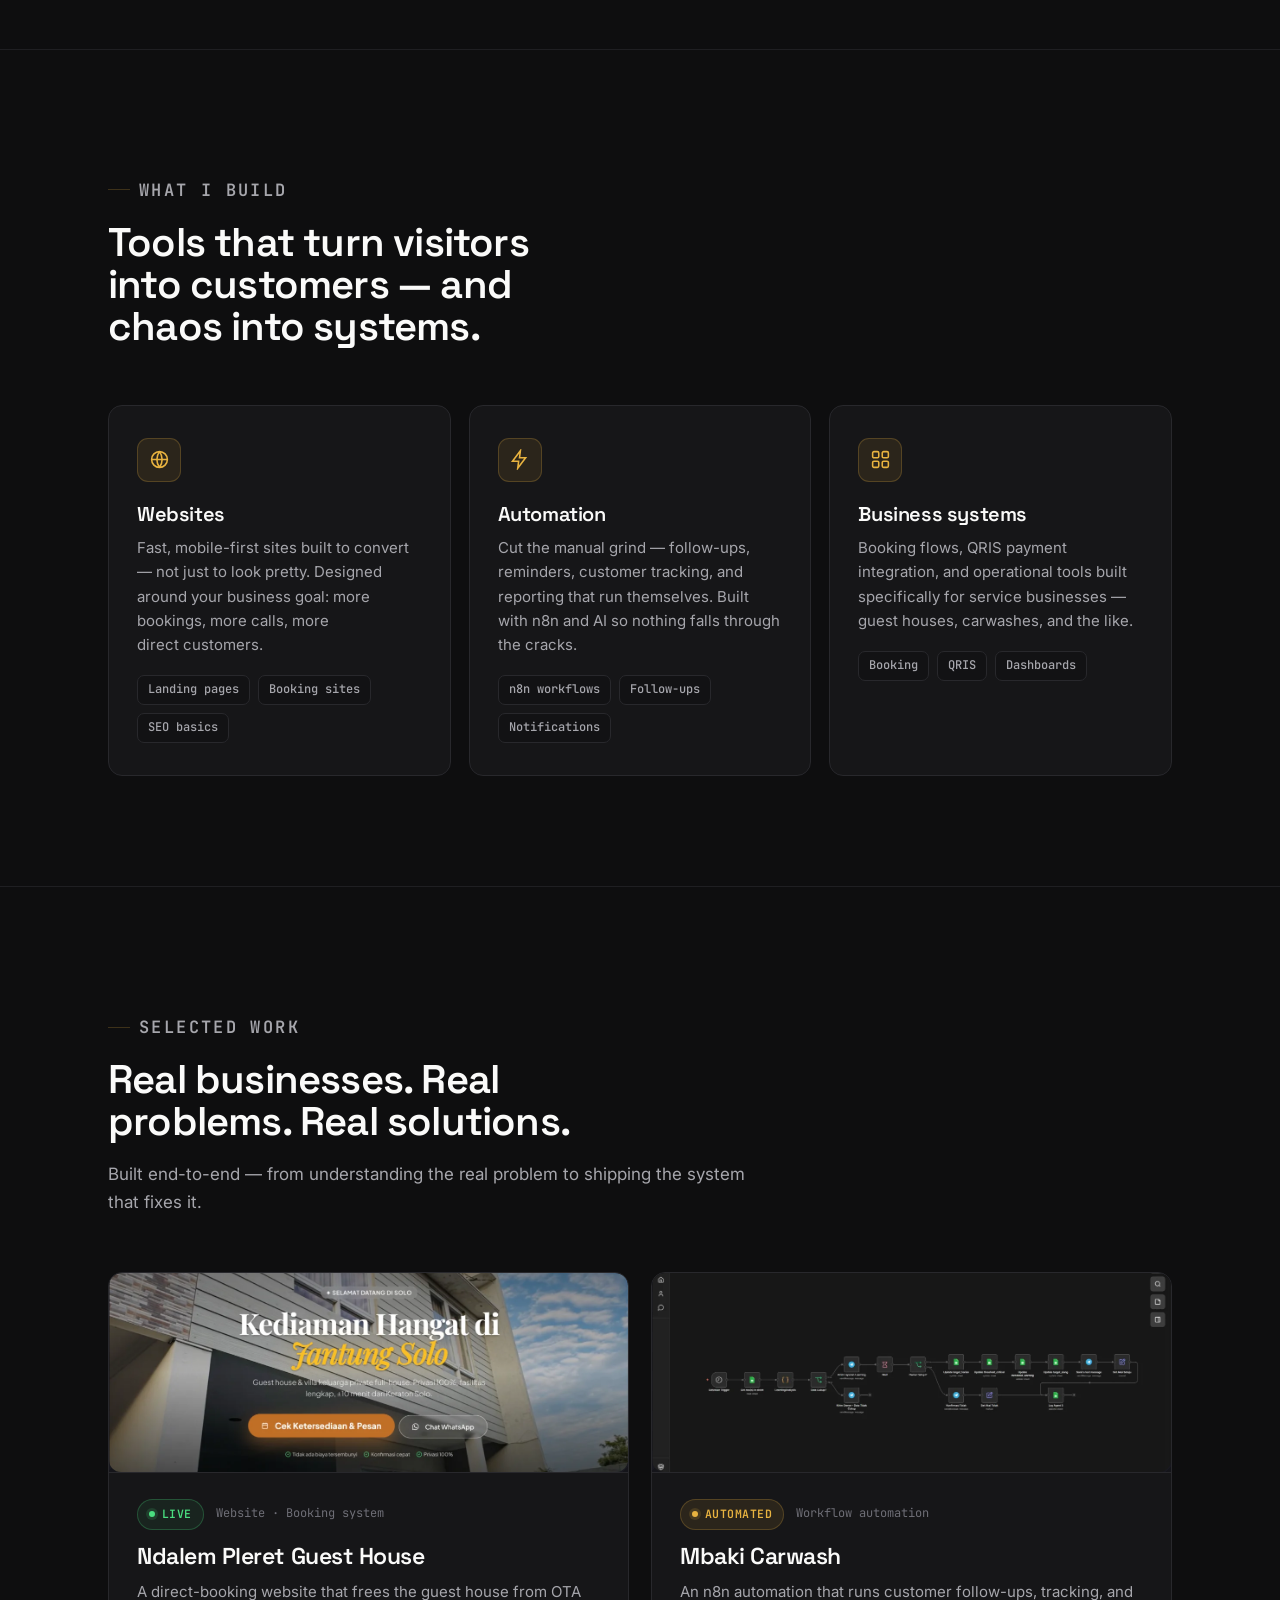
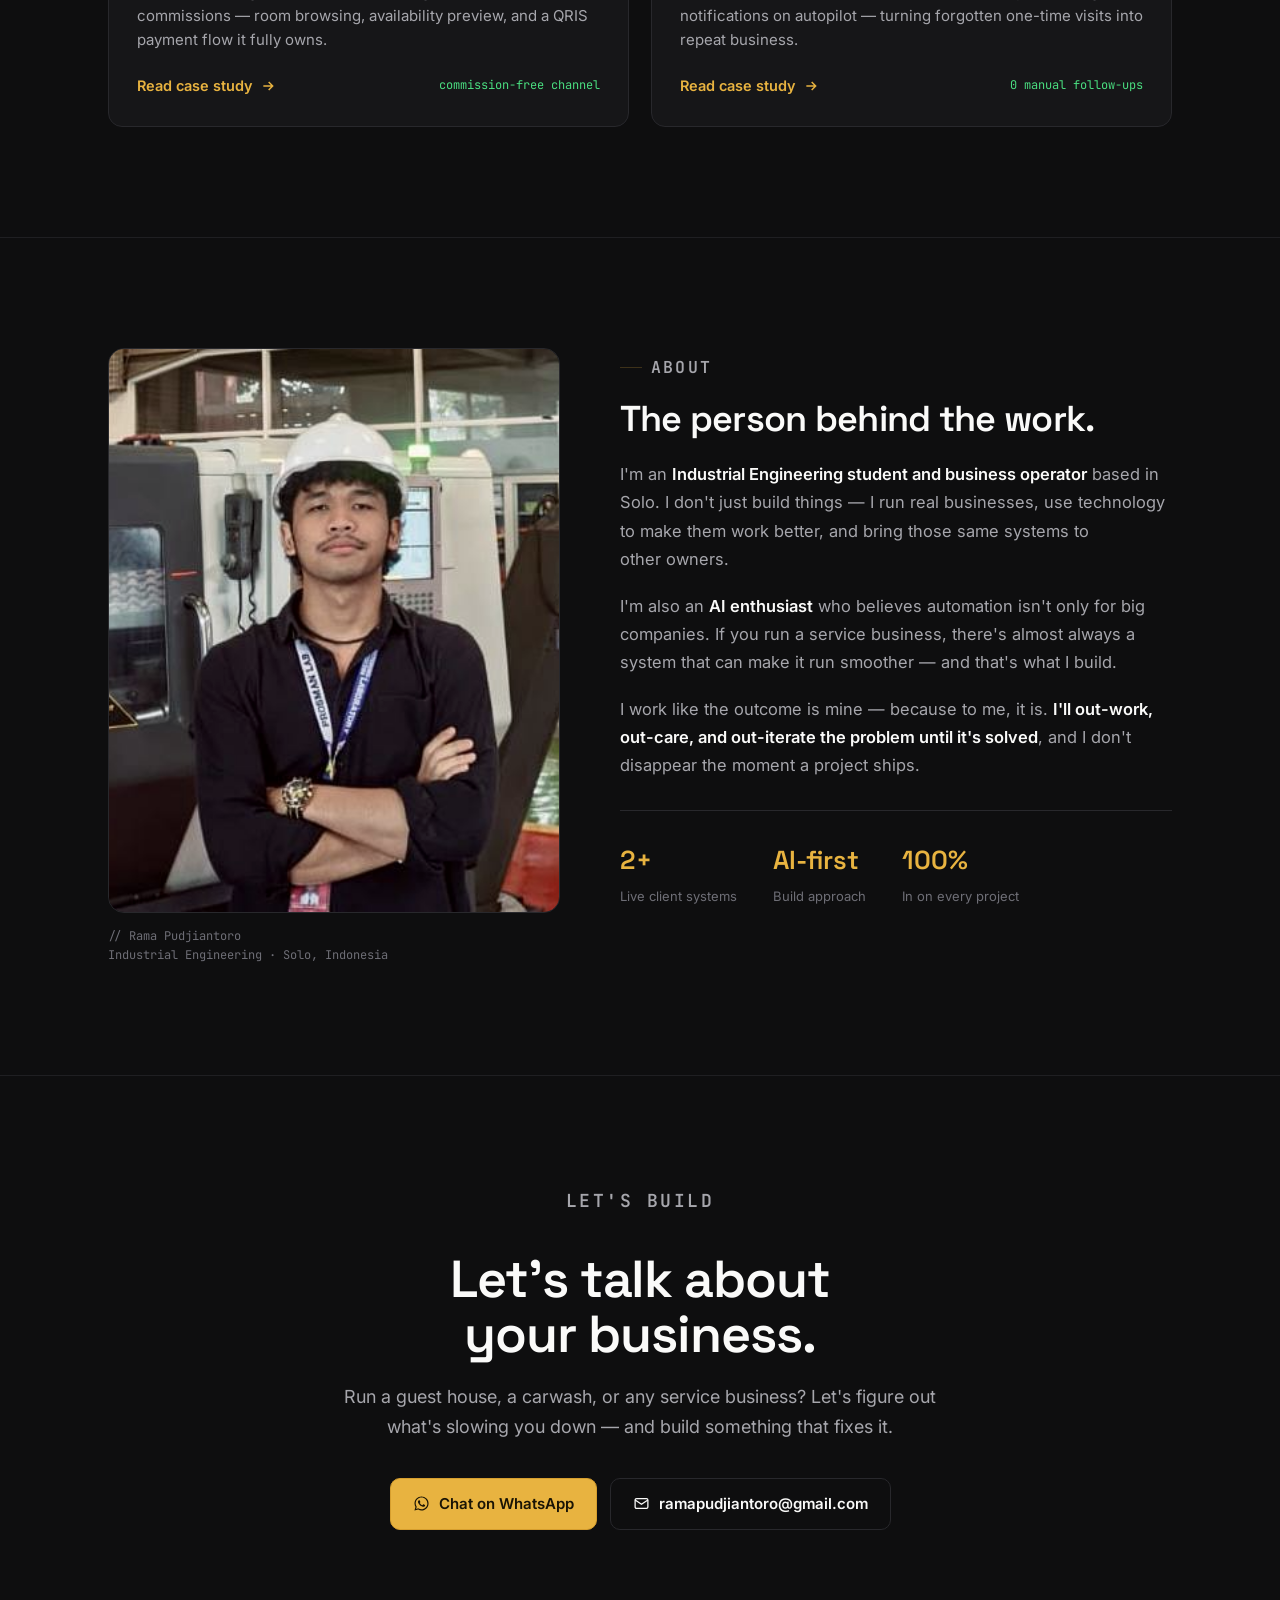
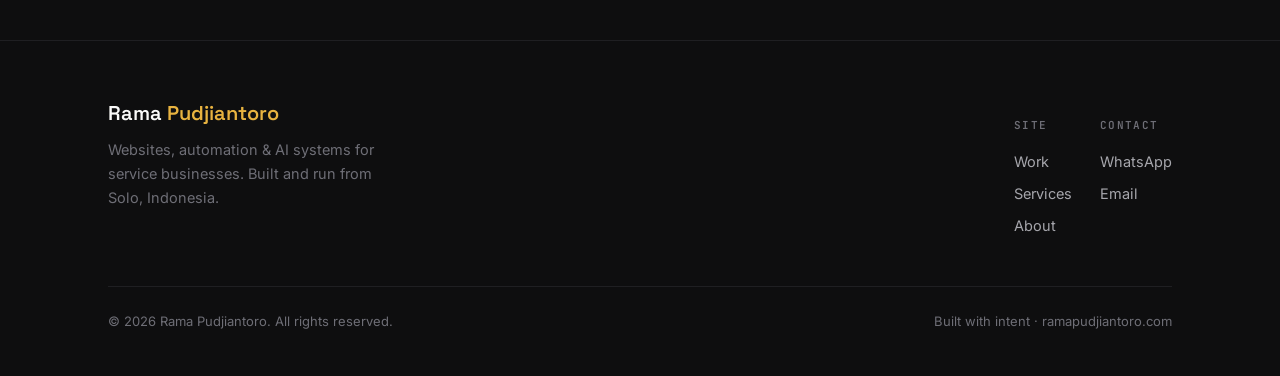
==== commit ef1ec37d: "Simplify hero sub-copy — shorter and punchier Co-Authored-By: Claude Sonnet 4.6 <noreply@anthropic.c" ====
--- a/index.html
+++ b/index.html
@@ -160,9 +160,8 @@
     <div class="hero-copy">
       <p class="eyebrow reveal">Solo, Indonesia &middot; Open for projects</p>
       <h1 class="reveal" style="transition-delay:.05s">I build the <span class="gold">websites, automation &amp; AI systems</span> that make service businesses grow.</h1>
-      <p class="hero-sub reveal" style="transition-delay:.1s">For guest houses, carwashes, and small operators who want more direct customers and less manual work — built and run by someone who actually operates businesses, not just talks about them.</p>
-      <p class="hero-guarantee reveal" style="transition-delay:.15s">Relentless, hands-on, and obsessed with getting it right. I'll out-work anyone you put on your problem — that's the one promise I'll always keep.</p>
-      <div class="hero-cta reveal" style="transition-delay:.2s">
+      <p class="hero-sub reveal" style="transition-delay:.1s">For guest houses, carwashes, and small operators — built by someone who runs one, not just builds for them.</p>
+      <div class="hero-cta reveal" style="transition-delay:.15s">
         <a class="btn btn-gold" href="#work">See my work
           <svg viewBox="0 0 24 24" fill="none" stroke="currentColor" stroke-width="2.2"><path d="M5 12h14M13 6l6 6-6 6"/></svg>
         </a>
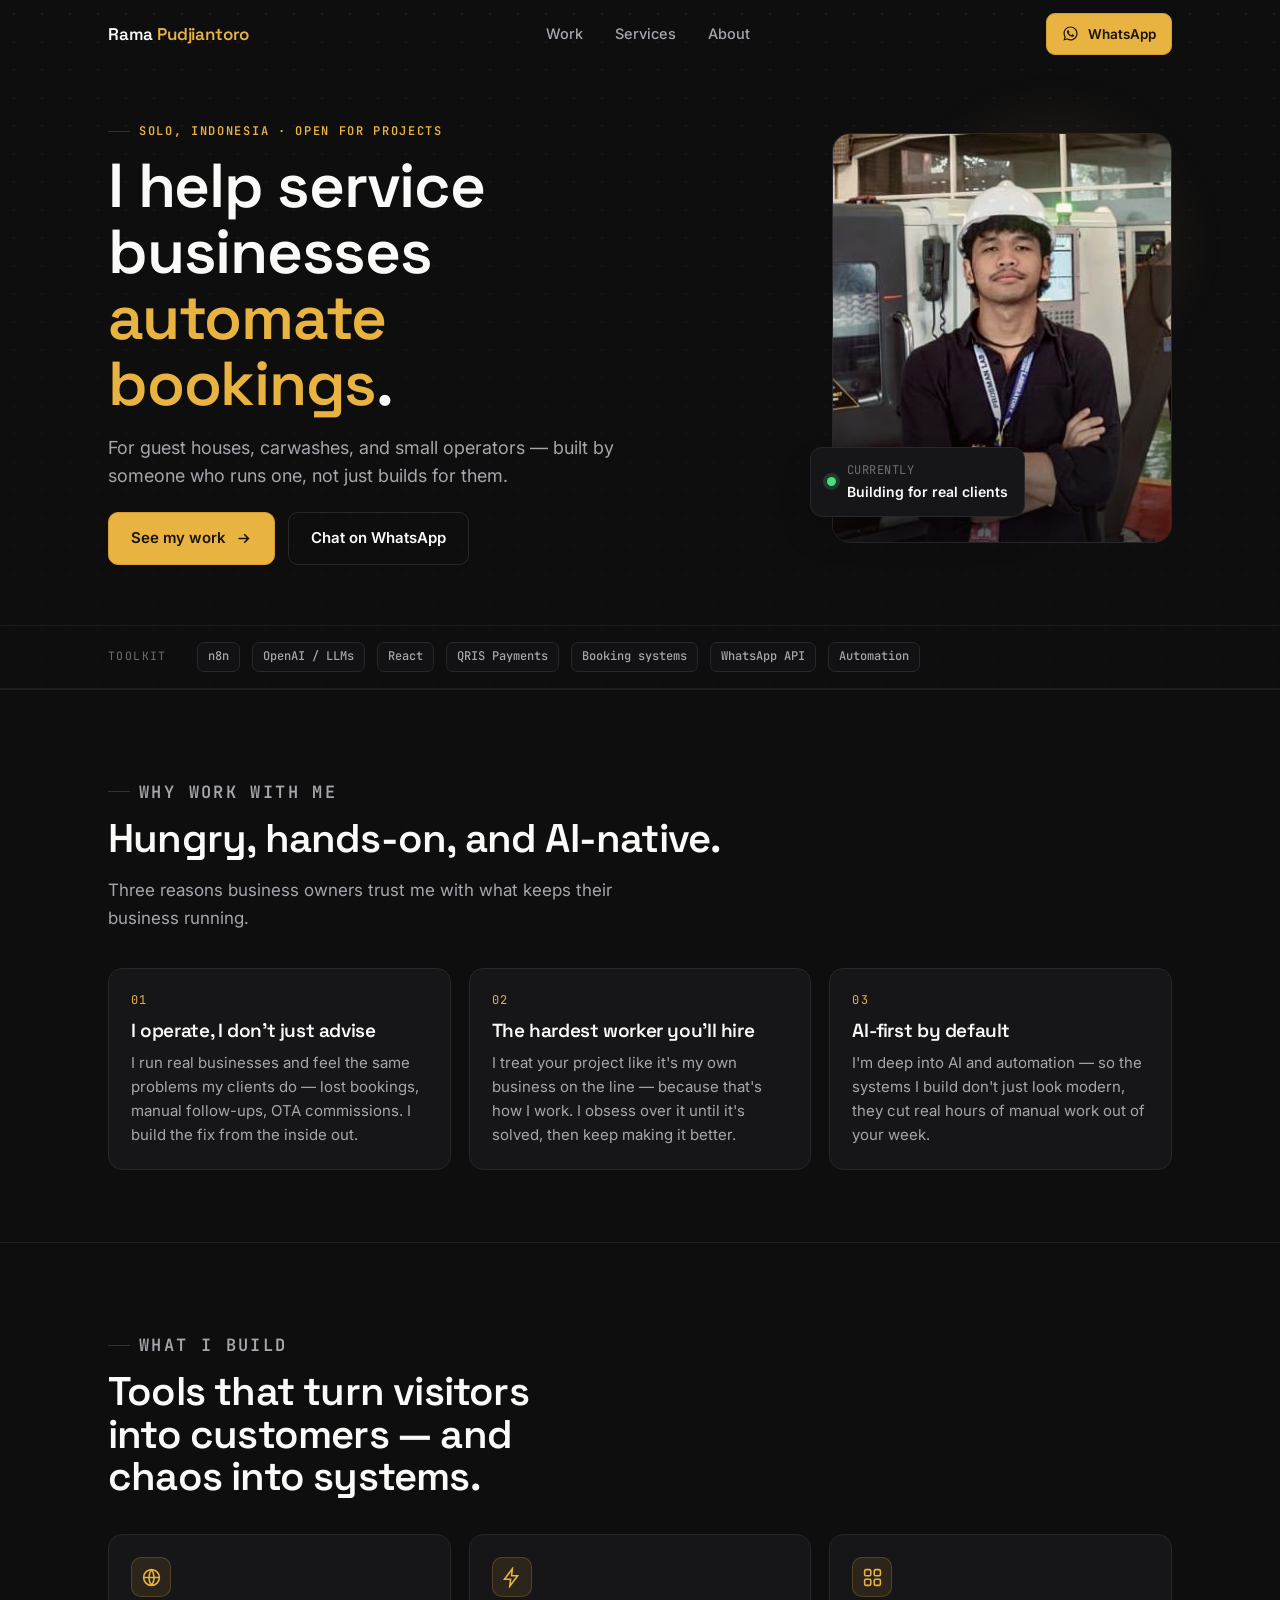
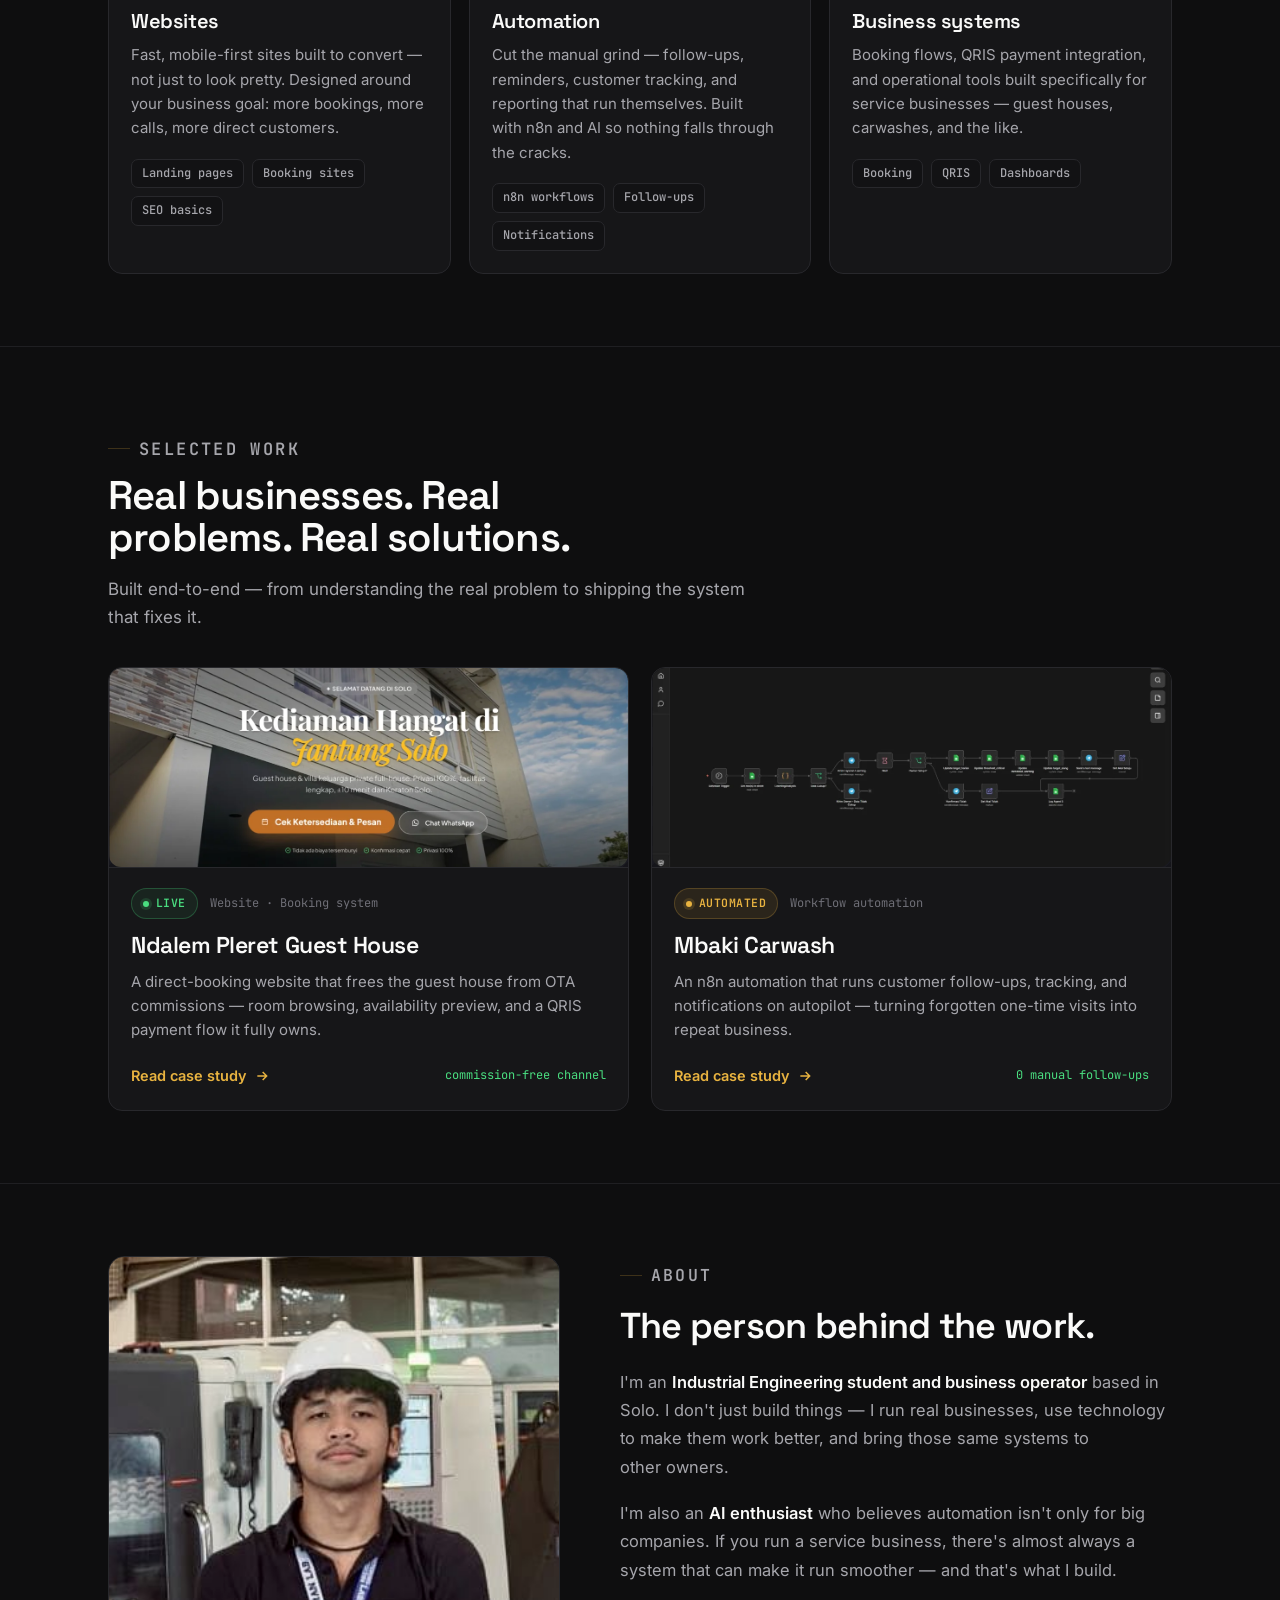
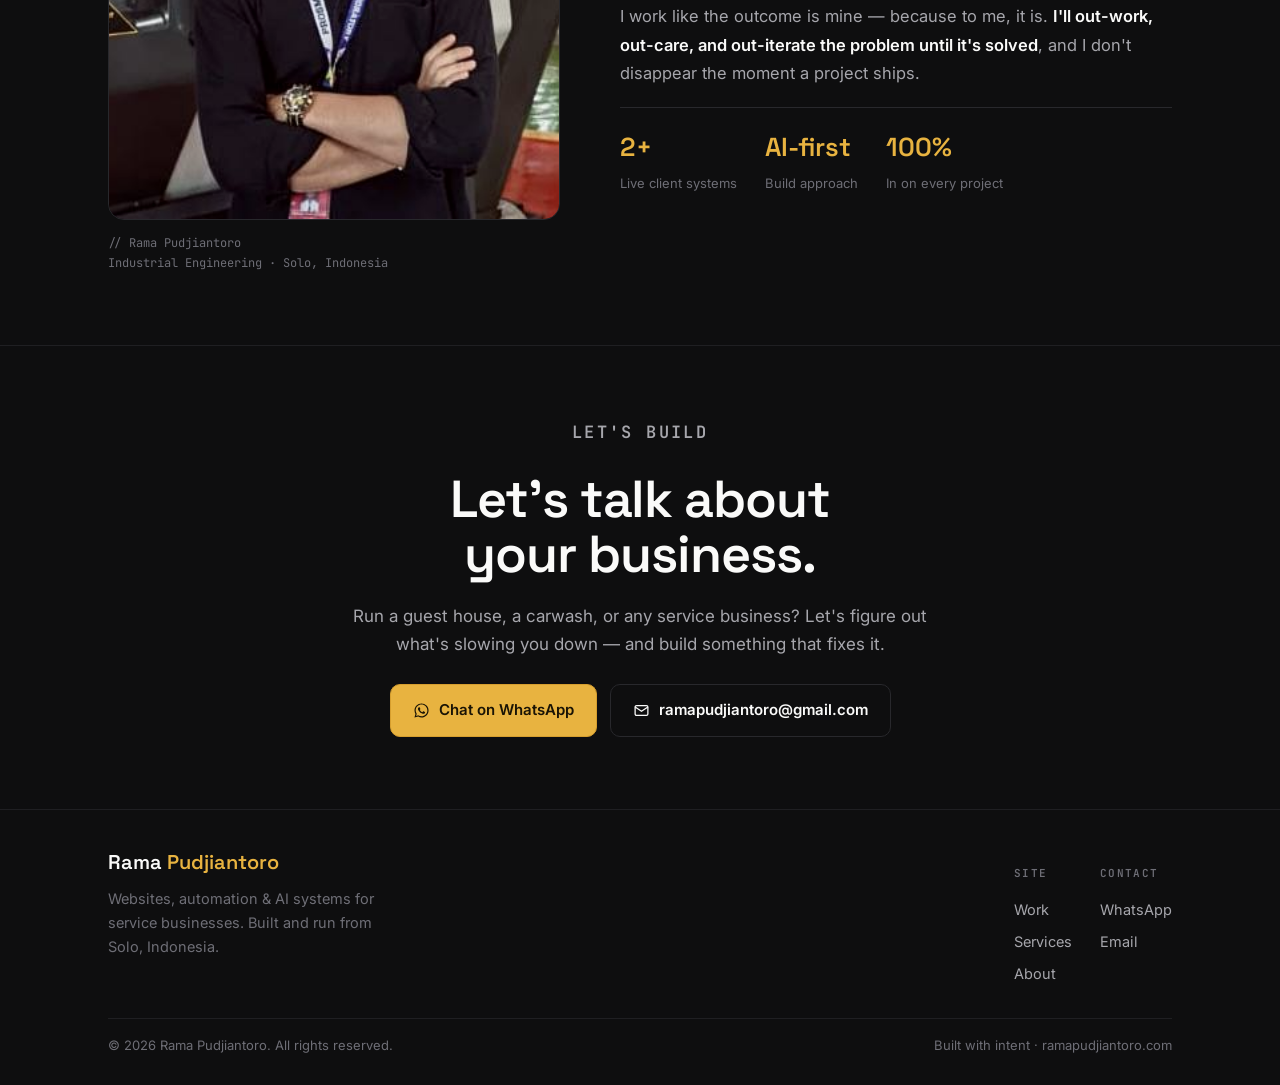
==== commit 421d247f: "Tighten spacing across all three pages — compact and clean Reduce section padding, hero padding, cs-" ====
--- a/index.html
+++ b/index.html
@@ -8,11 +8,11 @@
 <link rel="stylesheet" href="site.css">
 <style>
   /* ── Hero ─────────────────────────────────────────────── */
-  .hero { padding: 168px 0 96px; }
+  .hero { padding: 112px 0 60px; }
   .hero-grid { display: grid; grid-template-columns: 1.15fr 0.85fr; gap: 64px; align-items: center; }
-  .hero h1 { font-size: clamp(38px, 5.4vw, 62px); margin-bottom: 26px; }
+  .hero h1 { font-size: clamp(38px, 5.4vw, 62px); margin-bottom: 18px; }
   .hero h1 .gold { color: var(--gold); }
-  .hero-sub { font-size: 19px; color: var(--muted); max-width: 520px; margin-bottom: 16px; line-height: 1.6; }
+  .hero-sub { font-size: 18px; color: var(--muted); max-width: 520px; margin-bottom: 22px; line-height: 1.55; }
   .hero-guarantee { font-size: 15.5px; color: var(--text); max-width: 500px; margin-bottom: 34px; padding-left: 16px; border-left: 2px solid var(--gold); }
   .hero-cta { display: flex; gap: 13px; flex-wrap: wrap; }
 
@@ -35,27 +35,27 @@
   .hero-glow { position: absolute; top: -60px; right: -50px; width: 340px; height: 340px; background: radial-gradient(circle, rgba(232,179,64,0.14), transparent 68%); filter: blur(10px); z-index: -1; pointer-events: none; animation: glowDrift 9s ease-in-out infinite; }
 
   /* ── Stack strip ──────────────────────────────────────── */
-  .strip { padding: 26px 0; border-top: 1px solid var(--border-soft); border-bottom: 1px solid var(--border-soft); }
+  .strip { padding: 16px 0; border-top: 1px solid var(--border-soft); border-bottom: 1px solid var(--border-soft); }
   .strip-inner { display: flex; align-items: center; gap: 30px; flex-wrap: wrap; }
   .strip-label { font-family: var(--font-mono); font-size: 11.5px; letter-spacing: 0.12em; text-transform: uppercase; color: var(--muted-2); white-space: nowrap; }
   .strip-tools { display: flex; gap: 12px; flex-wrap: wrap; }
 
   /* ── Section heading ──────────────────────────────────── */
-  .sec-head { margin-bottom: 56px; max-width: 640px; }
+  .sec-head { margin-bottom: 36px; max-width: 640px; }
   .sec-head h2 { font-size: clamp(28px, 3.6vw, 40px); }
   .sec-head p { color: var(--muted); margin-top: 16px; font-size: 17px; }
 
   /* ── Why / trust ──────────────────────────────────────── */
   .why-grid { display: grid; grid-template-columns: repeat(3, 1fr); gap: 18px; }
-  .why-card { padding: 30px 28px; }
-  .why-num { font-family: var(--font-mono); font-size: 12px; color: var(--gold); letter-spacing: 0.1em; margin-bottom: 18px; }
+  .why-card { padding: 22px 22px; }
+  .why-num { font-family: var(--font-mono); font-size: 12px; color: var(--gold); letter-spacing: 0.1em; margin-bottom: 10px; }
   .why-card h3 { font-size: 19px; margin-bottom: 10px; }
   .why-card p { color: var(--muted); font-size: 15px; line-height: 1.6; }
 
   /* ── Services ─────────────────────────────────────────── */
   .svc-grid { display: grid; grid-template-columns: repeat(3, 1fr); gap: 18px; }
-  .svc { padding: 32px 28px; }
-  .svc-ico { width: 44px; height: 44px; border-radius: 11px; background: var(--gold-soft); border: 1px solid var(--gold-line); display: flex; align-items: center; justify-content: center; margin-bottom: 22px; color: var(--gold); }
+  .svc { padding: 22px 22px; }
+  .svc-ico { width: 40px; height: 40px; border-radius: 10px; background: var(--gold-soft); border: 1px solid var(--gold-line); display: flex; align-items: center; justify-content: center; margin-bottom: 14px; color: var(--gold); }
   .svc-ico svg { width: 21px; height: 21px; }
   .svc h3 { font-size: 20px; margin-bottom: 11px; }
   .svc p { color: var(--muted); font-size: 15px; line-height: 1.62; margin-bottom: 18px; }
@@ -66,7 +66,7 @@
   .work-card { display: flex; flex-direction: column; overflow: hidden; }
   .work-thumb { height: 200px; border-bottom: 1px solid var(--border); }
   .work-thumb image-slot, .work-thumb .ph { width: 100%; height: 100%; border-radius: 0; border: 0; }
-  .work-body { padding: 26px 28px 28px; display: flex; flex-direction: column; flex: 1; }
+  .work-body { padding: 20px 22px 22px; display: flex; flex-direction: column; flex: 1; }
   .work-meta { display: flex; align-items: center; gap: 12px; margin-bottom: 14px; flex-wrap: wrap; }
   .work-cat { font-family: var(--font-mono); font-size: 12px; color: var(--muted-2); }
   .work-card h3 { font-size: 23px; margin-bottom: 12px; }
@@ -84,7 +84,7 @@
   .about-body h2 { font-size: clamp(26px, 3.4vw, 36px); margin-bottom: 22px; }
   .about-body p { color: var(--muted); font-size: 16.5px; line-height: 1.72; margin-bottom: 18px; }
   .about-body p strong { color: var(--text); font-weight: 600; }
-  .about-facts { display: flex; gap: 36px; flex-wrap: wrap; margin-top: 30px; padding-top: 28px; border-top: 1px solid var(--border); }
+  .about-facts { display: flex; gap: 28px; flex-wrap: wrap; margin-top: 20px; padding-top: 18px; border-top: 1px solid var(--border); }
   .about-facts .f .n { font-family: var(--font-display); font-size: 26px; font-weight: 600; color: var(--gold); }
   .about-facts .f .l { font-size: 13px; color: var(--muted-2); margin-top: 4px; }
 
@@ -92,7 +92,7 @@
   .contact { text-align: center; }
   .contact-inner { max-width: 660px; margin: 0 auto; }
   .contact h2 { font-size: clamp(32px, 4.6vw, 52px); margin-bottom: 20px; }
-  .contact p { color: var(--muted); font-size: 18px; margin-bottom: 36px; }
+  .contact p { color: var(--muted); font-size: 17px; margin-bottom: 26px; }
   .contact-cta { display: flex; gap: 13px; justify-content: center; flex-wrap: wrap; }
 
   /* ── Mobile menu ──────────────────────────────────────── */
@@ -105,9 +105,9 @@
 
   @media (max-width: 900px) {
     .hero-grid, .about-grid { grid-template-columns: 1fr; }
-    .hero-photo { justify-self: start; margin-top: 12px; }
+    .hero-photo { justify-self: start; margin-top: 10px; }
     .why-grid, .svc-grid, .work-grid { grid-template-columns: 1fr; }
-    .hero { padding-top: 130px; }
+    .hero { padding: 96px 0 44px; }
     .about-photo { max-width: 340px; }
   }
   @media (max-width: 520px) {
@@ -159,7 +159,7 @@
   <div class="wrap hero-grid">
     <div class="hero-copy">
       <p class="eyebrow reveal">Solo, Indonesia &middot; Open for projects</p>
-      <h1 class="reveal" style="transition-delay:.05s">I build the <span class="gold">websites, automation &amp; AI systems</span> that make service businesses grow.</h1>
+      <h1 class="reveal" style="transition-delay:.05s">I help service businesses <span class="gold">automate bookings</span>.</h1>
       <p class="hero-sub reveal" style="transition-delay:.1s">For guest houses, carwashes, and small operators — built by someone who runs one, not just builds for them.</p>
       <div class="hero-cta reveal" style="transition-delay:.15s">
         <a class="btn btn-gold" href="#work">See my work
--- a/site.css
+++ b/site.css
@@ -103,7 +103,7 @@
 
 /* ── Layout ───────────────────────────────────────────────── */
 .wrap { width: 100%; max-width: var(--maxw); margin: 0 auto; padding: 0 28px; }
-.section { padding: 110px 0; border-top: 1px solid var(--border-soft); }
+.section { padding: 72px 0; border-top: 1px solid var(--border-soft); }
 .section:first-of-type { border-top: 0; }
 
 /* ── Eyebrow / mono label ─────────────────────────────────── */
@@ -117,7 +117,7 @@
   display: inline-flex;
   align-items: center;
   gap: 9px;
-  margin: 0 0 18px;
+  margin: 0 0 12px;
 }
 .eyebrow::before {
   content: "";
@@ -216,7 +216,7 @@
 }
 
 /* ── Footer ───────────────────────────────────────────────── */
-.footer { border-top: 1px solid var(--border-soft); padding: 56px 0 44px; }
+.footer { border-top: 1px solid var(--border-soft); padding: 36px 0 28px; }
 .footer-grid { display: flex; justify-content: space-between; align-items: flex-start; gap: 40px; flex-wrap: wrap; }
 .footer-name { font-family: var(--font-display); font-size: 20px; font-weight: 600; margin-bottom: 8px; }
 .footer-tag { color: var(--muted-2); font-size: 14.5px; max-width: 320px; }
@@ -224,7 +224,7 @@
 .footer-col h5 { font-family: var(--font-mono); font-size: 11px; letter-spacing: 0.12em; text-transform: uppercase; color: var(--muted-2); margin-bottom: 12px; font-weight: 600; }
 .footer-col a { display: block; color: var(--muted); font-size: 14.5px; padding: 4px 0; transition: color .15s; }
 .footer-col a:hover { color: var(--gold); }
-.footer-base { margin-top: 44px; padding-top: 24px; border-top: 1px solid var(--border-soft); display: flex; justify-content: space-between; gap: 16px; flex-wrap: wrap; color: var(--muted-2); font-size: 13px; }
+.footer-base { margin-top: 28px; padding-top: 16px; border-top: 1px solid var(--border-soft); display: flex; justify-content: space-between; gap: 16px; flex-wrap: wrap; color: var(--muted-2); font-size: 13px; }
 
 /* ── Reveal on scroll — default VISIBLE; only hidden when JS confirms it can animate.
    This guarantees content is never stuck hidden in throttled/embedded/no-JS contexts. ── */
@@ -266,7 +266,7 @@
 .cs-back:hover { color: var(--gold); gap: 12px; }
 .cs-back svg { width: 15px; height: 15px; }
 
-.cs-hero { padding: 132px 0 64px; }
+.cs-hero { padding: 96px 0 40px; }
 .cs-meta { display: flex; align-items: center; gap: 12px; flex-wrap: wrap; margin: 28px 0 22px; }
 .cs-meta .cat { font-family: var(--font-mono); font-size: 13px; color: var(--muted-2); }
 .cs-hero h1 { font-size: clamp(36px, 5vw, 58px); max-width: 16ch; margin-bottom: 22px; }
@@ -279,7 +279,7 @@
 
 /* snapshot bar */
 .cs-snapshot { display: grid; grid-template-columns: repeat(4, 1fr); gap: 0; border: 1px solid var(--border); border-radius: var(--radius); overflow: hidden; background: var(--surface); }
-.cs-snapshot .cell { padding: 24px 26px; border-right: 1px solid var(--border); }
+.cs-snapshot .cell { padding: 16px 20px; border-right: 1px solid var(--border); }
 .cs-snapshot .cell:last-child { border-right: 0; }
 .cs-snapshot .k { font-family: var(--font-mono); font-size: 11px; letter-spacing: 0.1em; text-transform: uppercase; color: var(--muted-2); margin-bottom: 9px; }
 .cs-snapshot .v { font-family: var(--font-display); font-size: 17px; font-weight: 600; line-height: 1.3; }
@@ -287,9 +287,9 @@
 
 /* narrative blocks */
 .cs-body { max-width: 760px; }
-.cs-block { margin-bottom: 60px; }
-.cs-block .num { font-family: var(--font-mono); font-size: 12px; color: var(--gold); letter-spacing: 0.1em; margin-bottom: 14px; }
-.cs-block h2 { font-size: clamp(26px, 3.2vw, 34px); margin-bottom: 20px; }
+.cs-block { margin-bottom: 40px; }
+.cs-block .num { font-family: var(--font-mono); font-size: 12px; color: var(--gold); letter-spacing: 0.1em; margin-bottom: 10px; }
+.cs-block h2 { font-size: clamp(26px, 3.2vw, 34px); margin-bottom: 14px; }
 .cs-block p { color: var(--muted); font-size: 17.5px; line-height: 1.74; margin-bottom: 18px; }
 .cs-block p strong { color: var(--text); font-weight: 600; }
 .cs-list { list-style: none; padding: 0; margin: 22px 0 0; display: flex; flex-direction: column; gap: 14px; }
@@ -297,9 +297,9 @@
 .cs-list li::before { content: ""; position: absolute; left: 4px; top: 10px; width: 7px; height: 7px; border-radius: 2px; background: var(--gold); transform: rotate(45deg); }
 .cs-list li strong { color: var(--text); font-weight: 600; }
 
-.cs-pullquote { border-left: 2px solid var(--gold); padding: 4px 0 4px 24px; margin: 36px 0; font-family: var(--font-display); font-size: 22px; font-weight: 500; line-height: 1.45; color: var(--text); }
-
-.cs-next { display: flex; align-items: center; justify-content: space-between; gap: 24px; flex-wrap: wrap; padding: 34px 36px; }
+.cs-pullquote { border-left: 2px solid var(--gold); padding: 4px 0 4px 24px; margin: 24px 0; font-family: var(--font-display); font-size: 22px; font-weight: 500; line-height: 1.45; color: var(--text); }
+
+.cs-next { display: flex; align-items: center; justify-content: space-between; gap: 24px; flex-wrap: wrap; padding: 22px 28px; }
 .cs-next .l { font-family: var(--font-mono); font-size: 12px; color: var(--muted-2); letter-spacing: 0.08em; text-transform: uppercase; margin-bottom: 8px; }
 .cs-next h3 { font-size: 24px; }
 
@@ -307,9 +307,14 @@
   .cs-snapshot { grid-template-columns: 1fr 1fr; }
   .cs-snapshot .cell:nth-child(2) { border-right: 0; }
   .cs-snapshot .cell:nth-child(1), .cs-snapshot .cell:nth-child(2) { border-bottom: 1px solid var(--border); }
+  .cs-hero { padding: 84px 0 32px; }
+  .cs-lede { font-size: 17px; }
 }
 @media (max-width: 480px) {
   .cs-snapshot { grid-template-columns: 1fr; }
   .cs-snapshot .cell { border-right: 0; border-bottom: 1px solid var(--border); }
   .cs-snapshot .cell:last-child { border-bottom: 0; }
-}
+  .section { padding: 52px 0; }
+  .cs-block { margin-bottom: 30px; }
+  .cs-pullquote { font-size: 18px; margin: 18px 0; }
+}
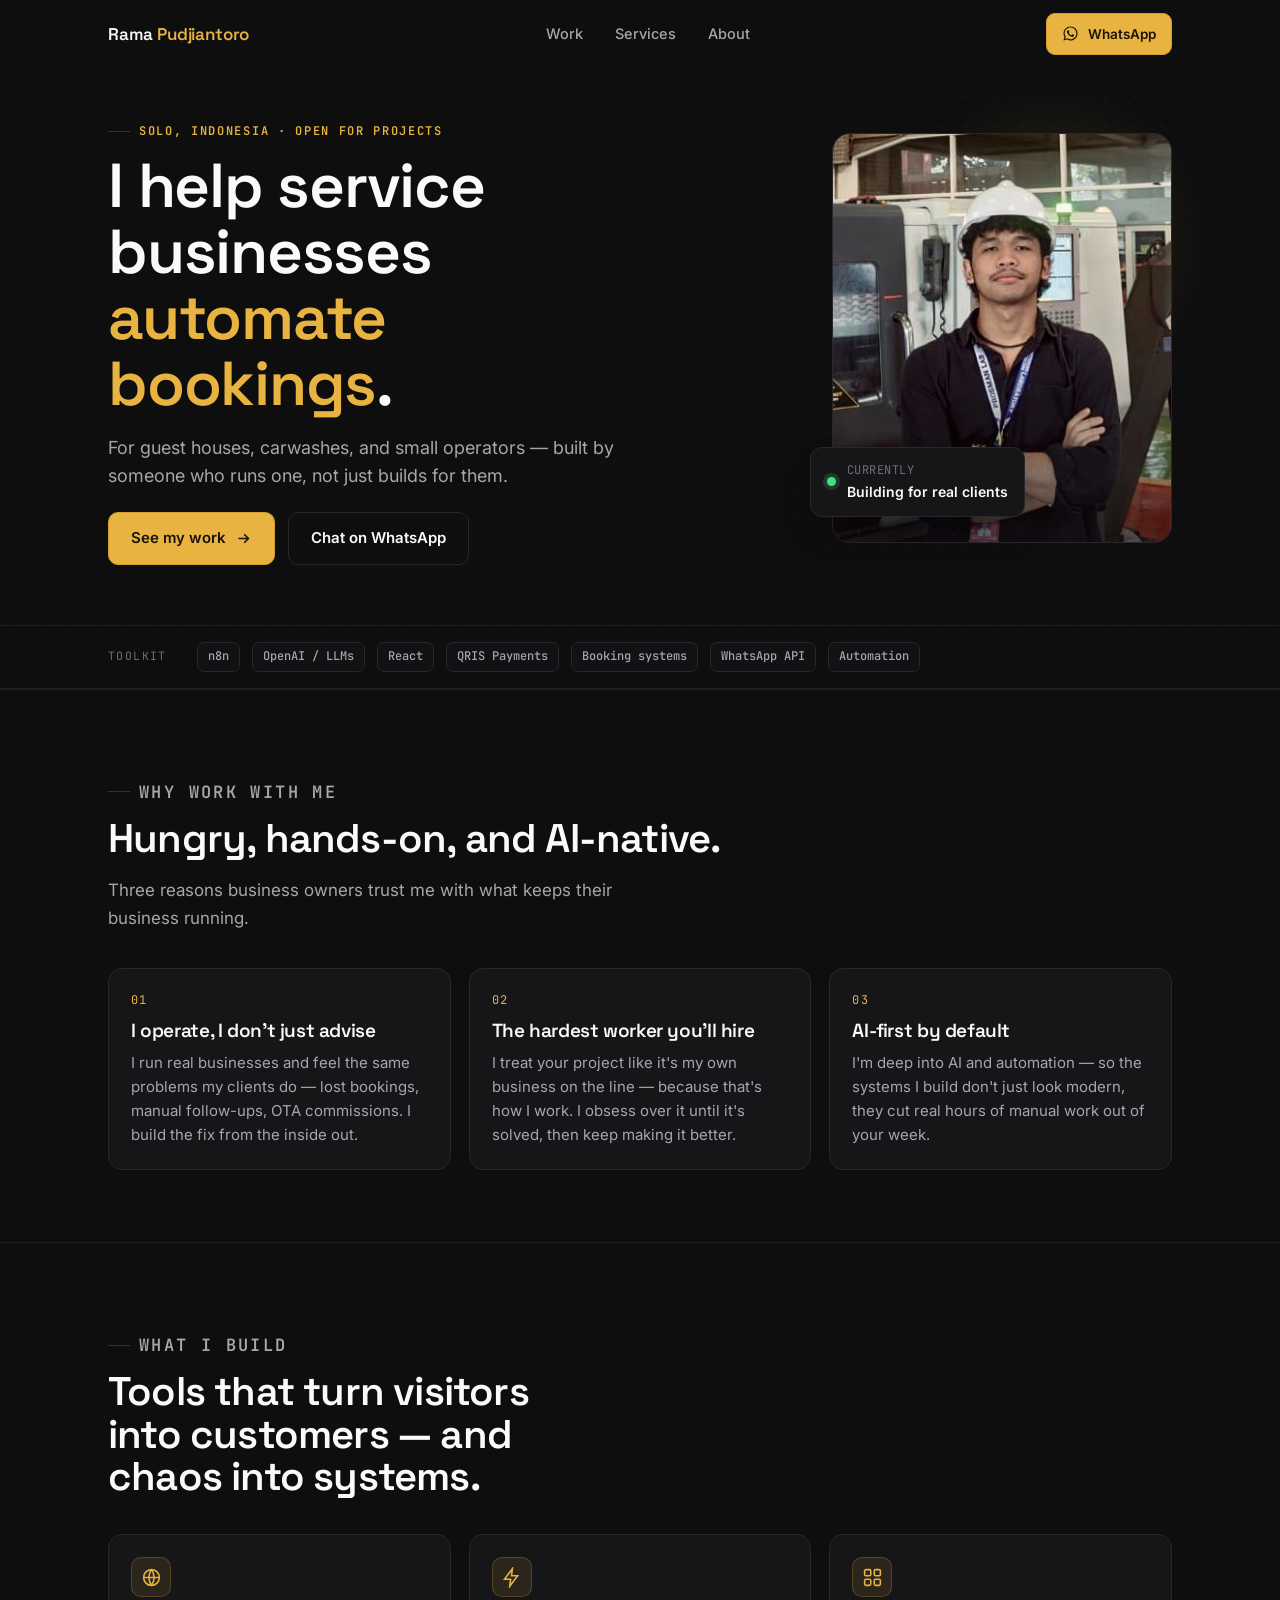
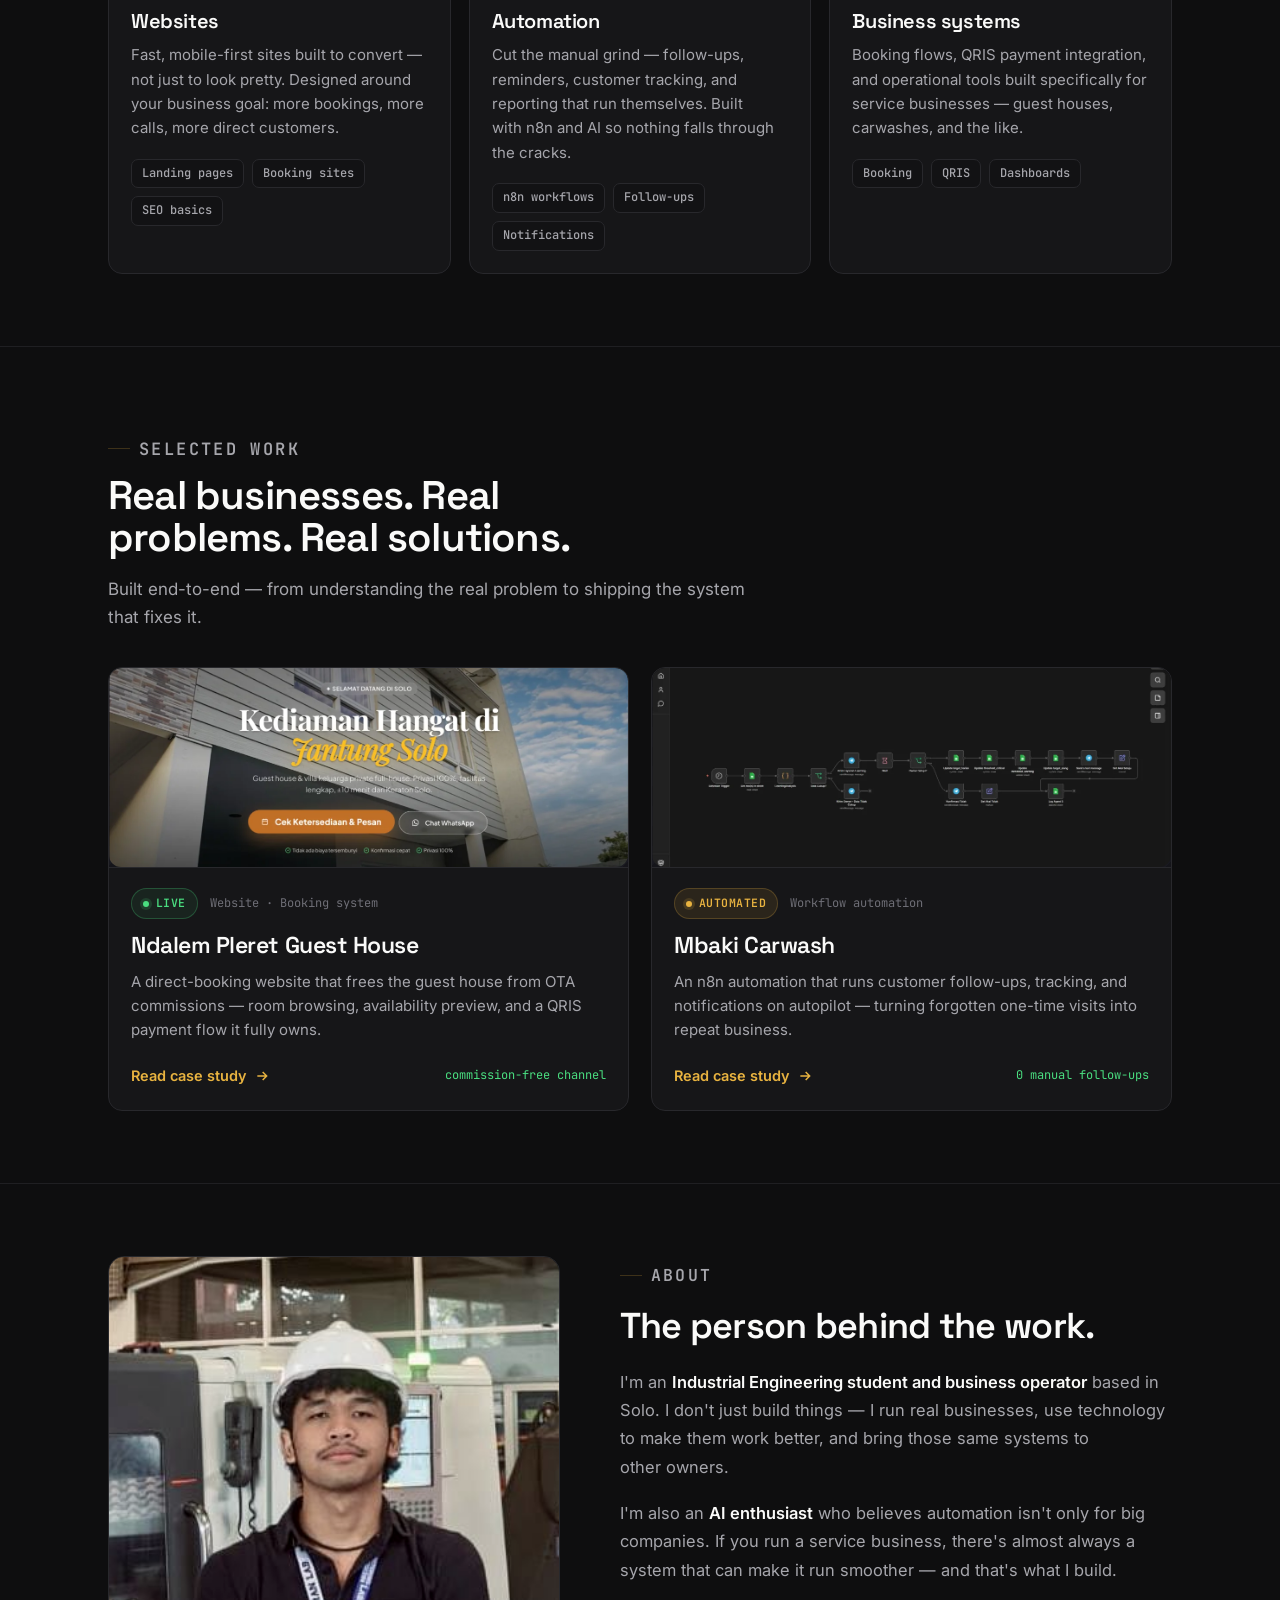
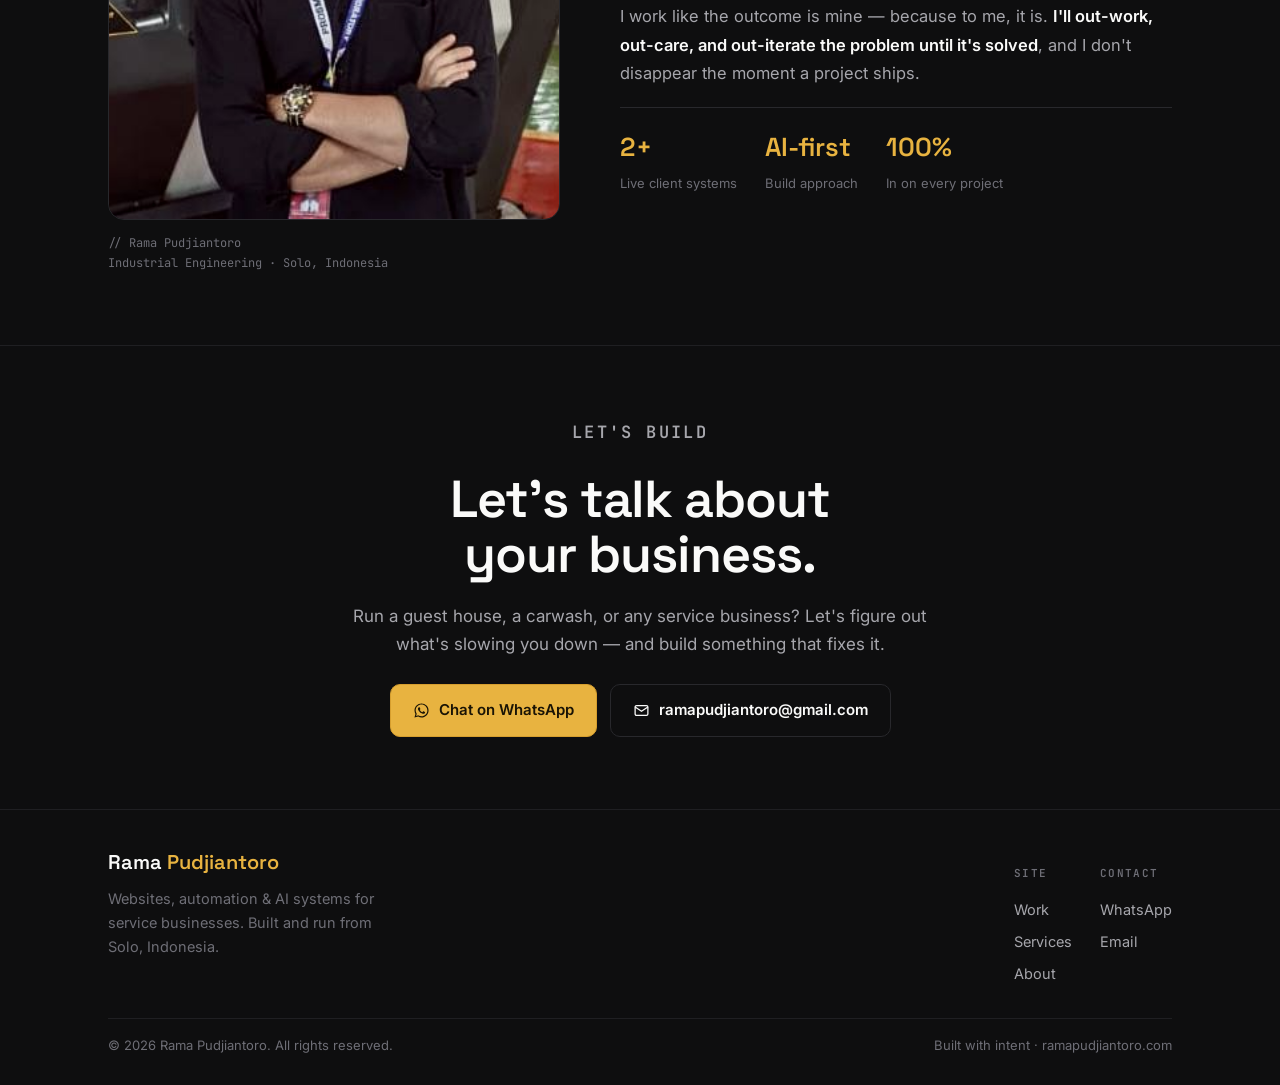
==== commit fdf12946: "Add favicon from profile photo, cropped to head and face Applies across index, mbaki-carwash, and nd" ====
--- a/index.html
+++ b/index.html
@@ -5,6 +5,11 @@
 <meta name="viewport" content="width=device-width, initial-scale=1.0">
 <title>Rama Pudjiantoro — I build websites, automation & AI for service businesses</title>
 <meta name="description" content="Rama Pudjiantoro builds websites, automation, and AI systems that help service businesses get more customers and run smoother.">
+<link rel="icon" type="image/x-icon" href="assets/favicon.ico">
+<link rel="icon" type="image/png" sizes="16x16" href="assets/favicon-16x16.png">
+<link rel="icon" type="image/png" sizes="32x32" href="assets/favicon-32x32.png">
+<link rel="icon" type="image/png" sizes="192x192" href="assets/favicon-192x192.png">
+<link rel="apple-touch-icon" href="assets/apple-touch-icon.png">
 <link rel="stylesheet" href="site.css">
 <style>
   /* ── Hero ─────────────────────────────────────────────── */
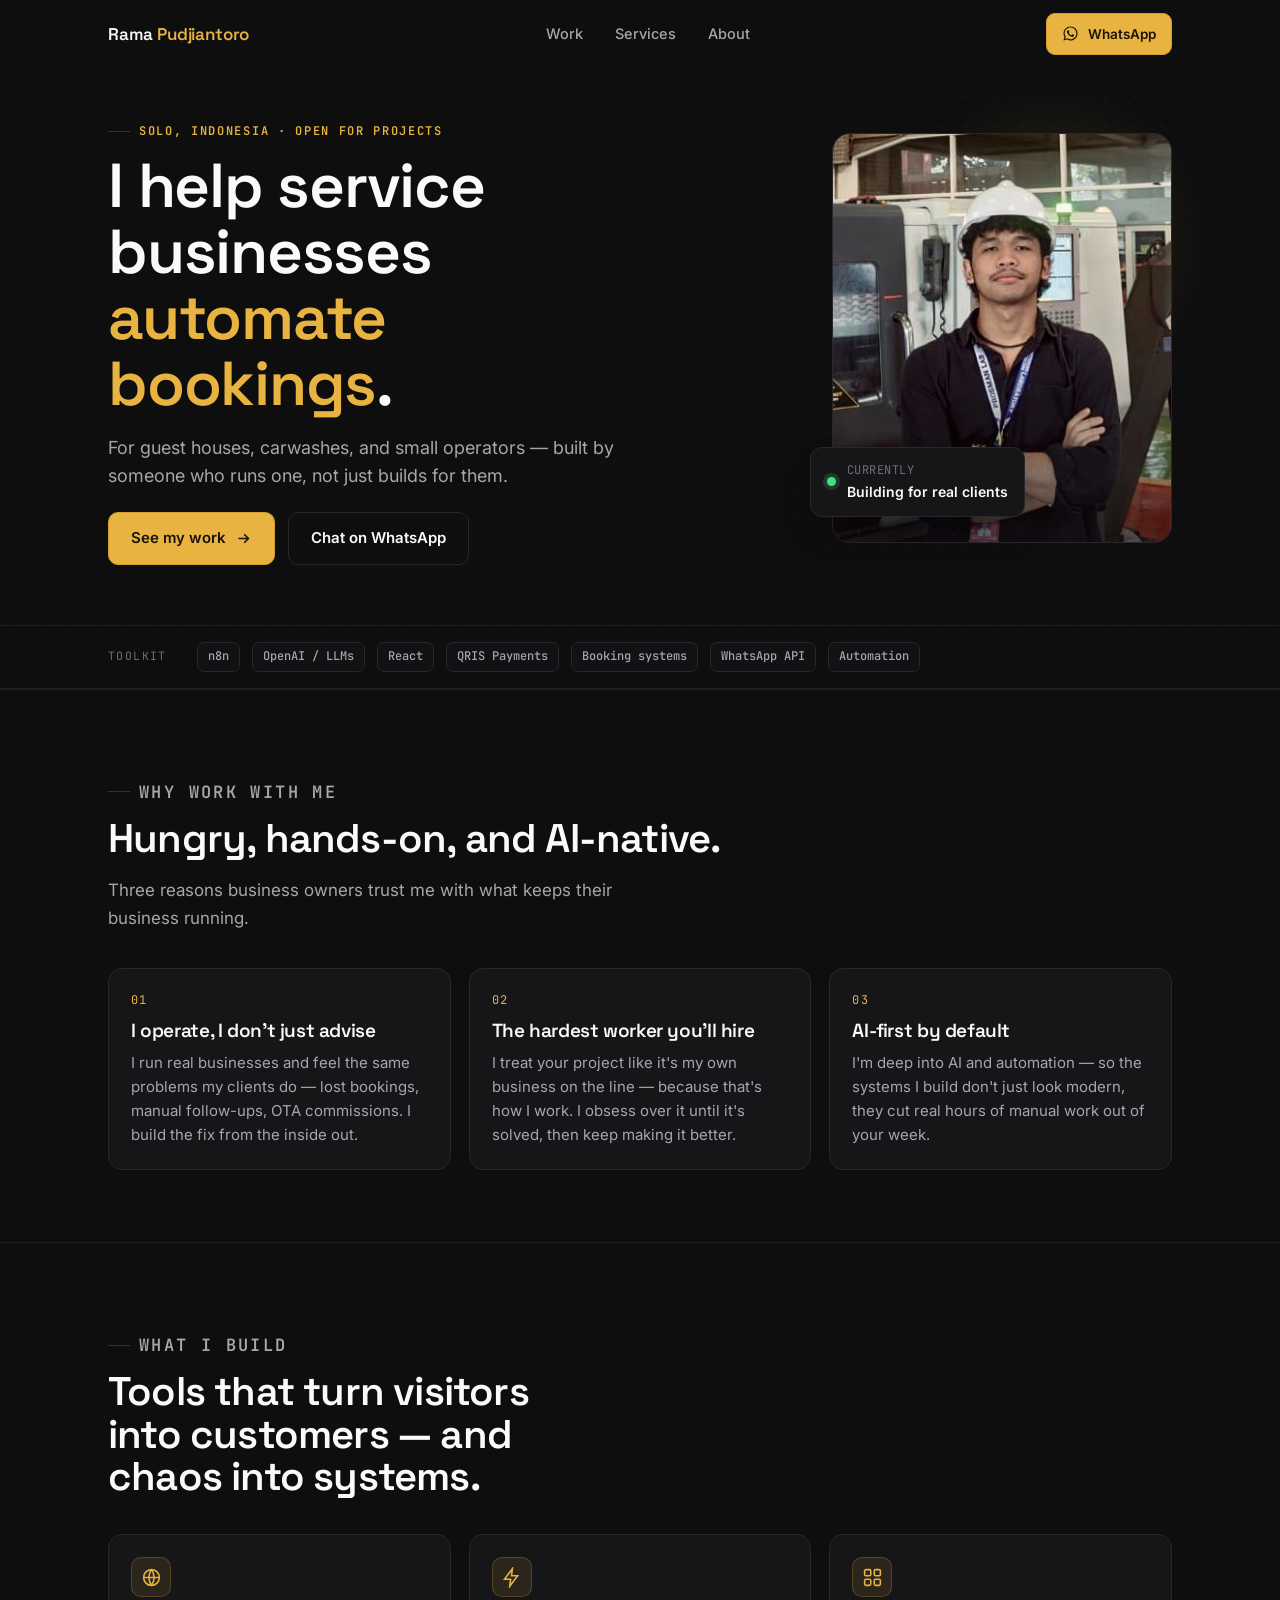
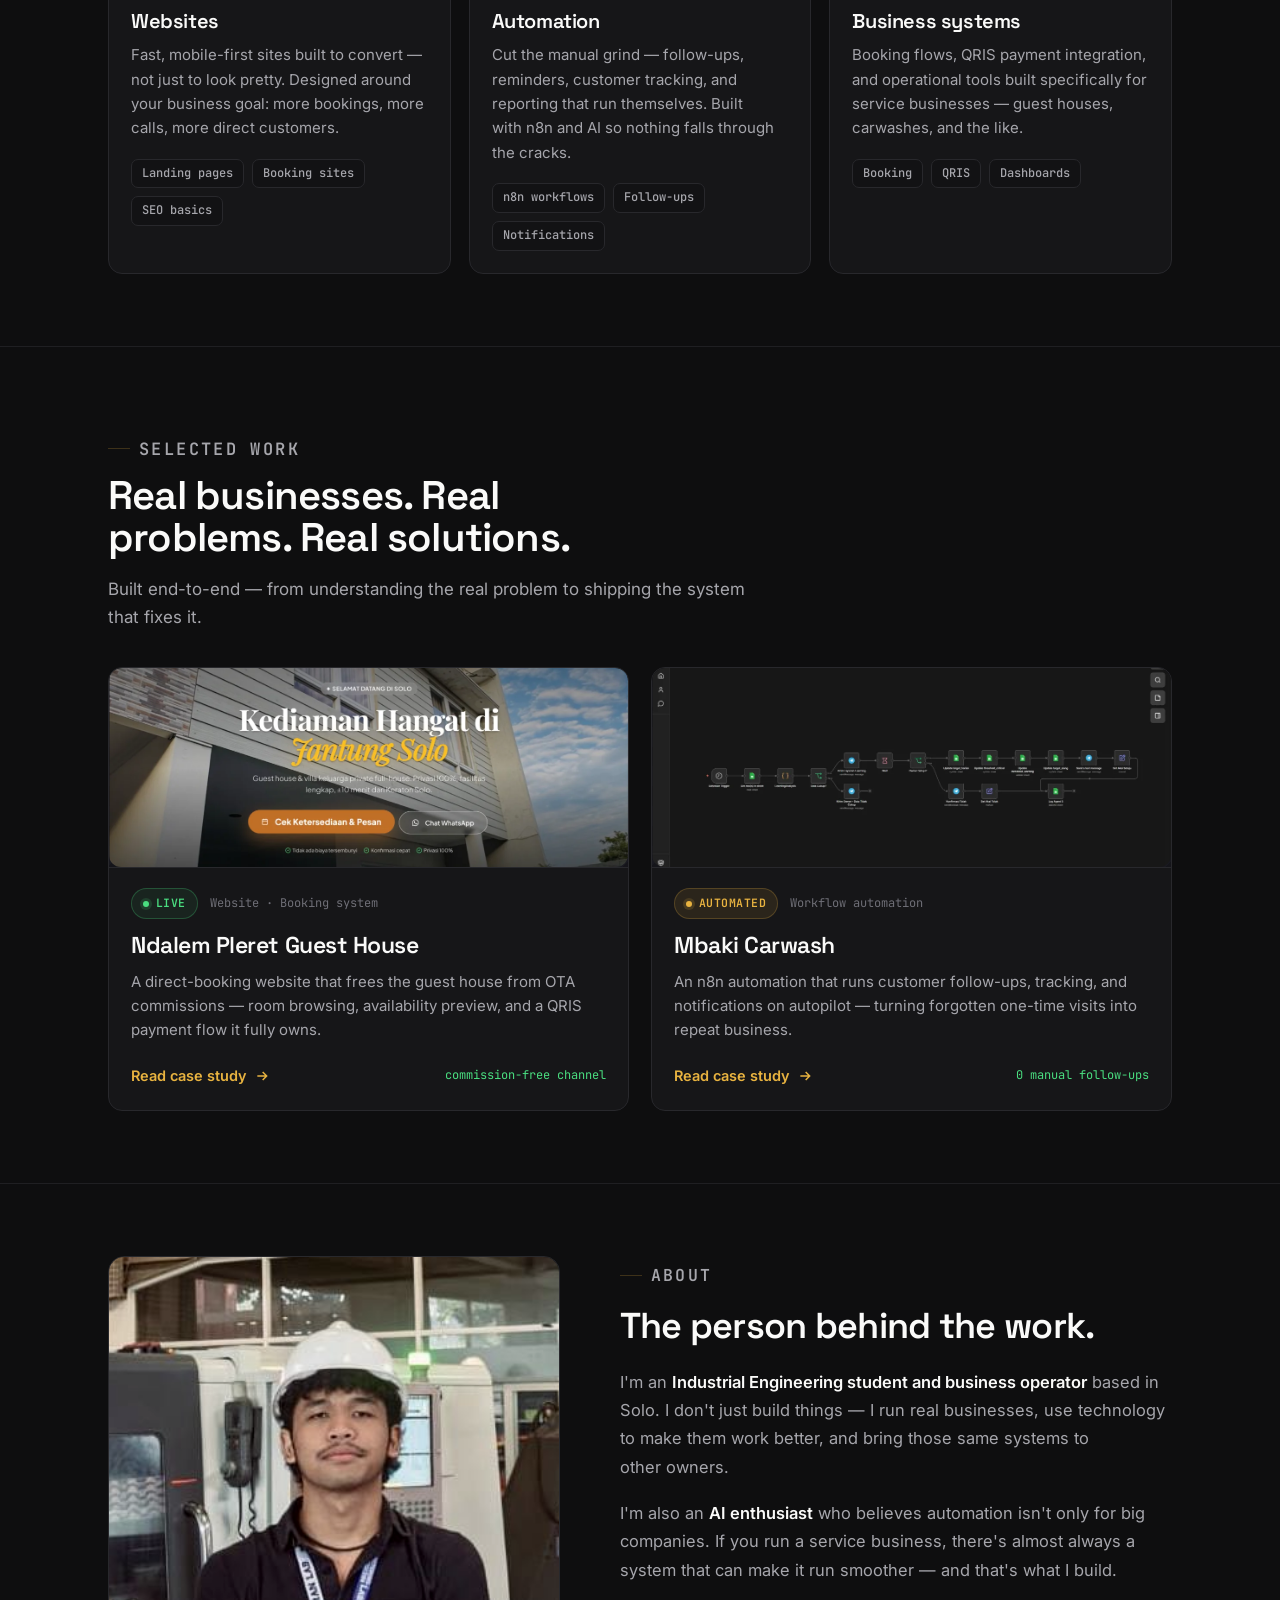
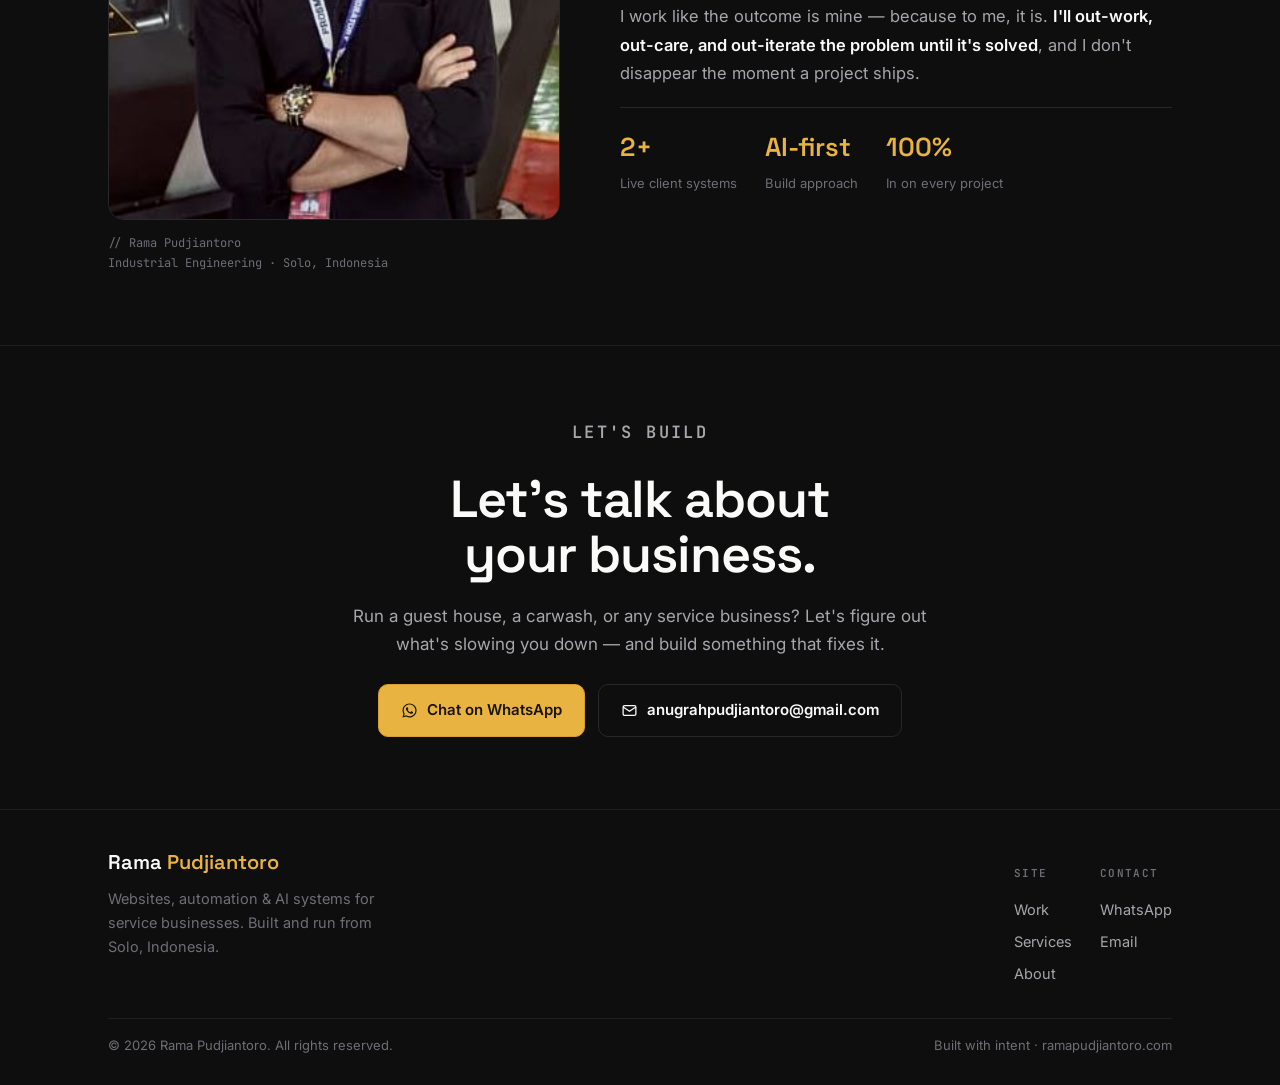
==== commit 6b8a0f3b: "Update contact email to anugrahpudjiantoro@gmail.com Co-Authored-By: Claude Sonnet 5 <noreply@anthro" ====
--- a/index.html
+++ b/index.html
@@ -350,9 +350,9 @@
         <svg viewBox="0 0 24 24" fill="currentColor"><path d="M19.05 4.91A9.82 9.82 0 0 0 12.04 2C6.58 2 2.13 6.45 2.13 11.91c0 1.75.46 3.45 1.32 4.95L2.05 22l5.25-1.38a9.9 9.9 0 0 0 4.74 1.21h.004c5.46 0 9.91-4.45 9.91-9.91 0-2.65-1.03-5.14-2.9-7.01zM12.04 20.15h-.003a8.2 8.2 0 0 1-4.18-1.15l-.3-.18-3.12.82.83-3.04-.2-.31a8.18 8.18 0 0 1-1.26-4.38c0-4.54 3.7-8.23 8.24-8.23 2.2 0 4.27.86 5.82 2.42a8.18 8.18 0 0 1 2.41 5.83c0 4.54-3.7 8.23-8.24 8.23zm4.52-6.16c-.25-.12-1.47-.72-1.69-.81-.23-.08-.39-.12-.56.12-.16.25-.64.81-.79.97-.14.17-.29.19-.54.06-.25-.12-1.05-.39-1.99-1.23-.74-.66-1.23-1.47-1.38-1.72-.14-.25-.01-.38.11-.51.11-.11.25-.29.37-.43.13-.14.17-.25.25-.41.08-.17.04-.31-.02-.43-.06-.12-.56-1.34-.76-1.84-.2-.48-.41-.42-.56-.43-.14-.01-.31-.01-.48-.01-.17 0-.43.06-.66.31-.23.25-.87.85-.87 2.07 0 1.22.89 2.4 1.01 2.56.12.17 1.75 2.67 4.23 3.74.59.26 1.05.41 1.41.52.59.19 1.13.16 1.56.1.48-.07 1.47-.6 1.67-1.18.21-.58.21-1.07.14-1.18-.06-.11-.22-.17-.47-.29z"/></svg>
         Chat on WhatsApp
       </a>
-      <a class="btn btn-ghost" href="mailto:ramapudjiantoro@gmail.com">
+      <a class="btn btn-ghost" href="mailto:anugrahpudjiantoro@gmail.com">
         <svg viewBox="0 0 24 24" fill="none" stroke="currentColor" stroke-width="1.8"><rect x="3" y="5" width="18" height="14" rx="2"/><path d="M3 7l9 6 9-6"/></svg>
-        ramapudjiantoro@gmail.com
+        anugrahpudjiantoro@gmail.com
       </a>
     </div>
   </div>
@@ -376,7 +376,7 @@
         <div class="footer-col">
           <h5>Contact</h5>
           <a href="https://wa.me/6282135222635" target="_blank" rel="noopener">WhatsApp</a>
-          <a href="mailto:ramapudjiantoro@gmail.com">Email</a>
+          <a href="mailto:anugrahpudjiantoro@gmail.com">Email</a>
         </div>
       </div>
     </div>
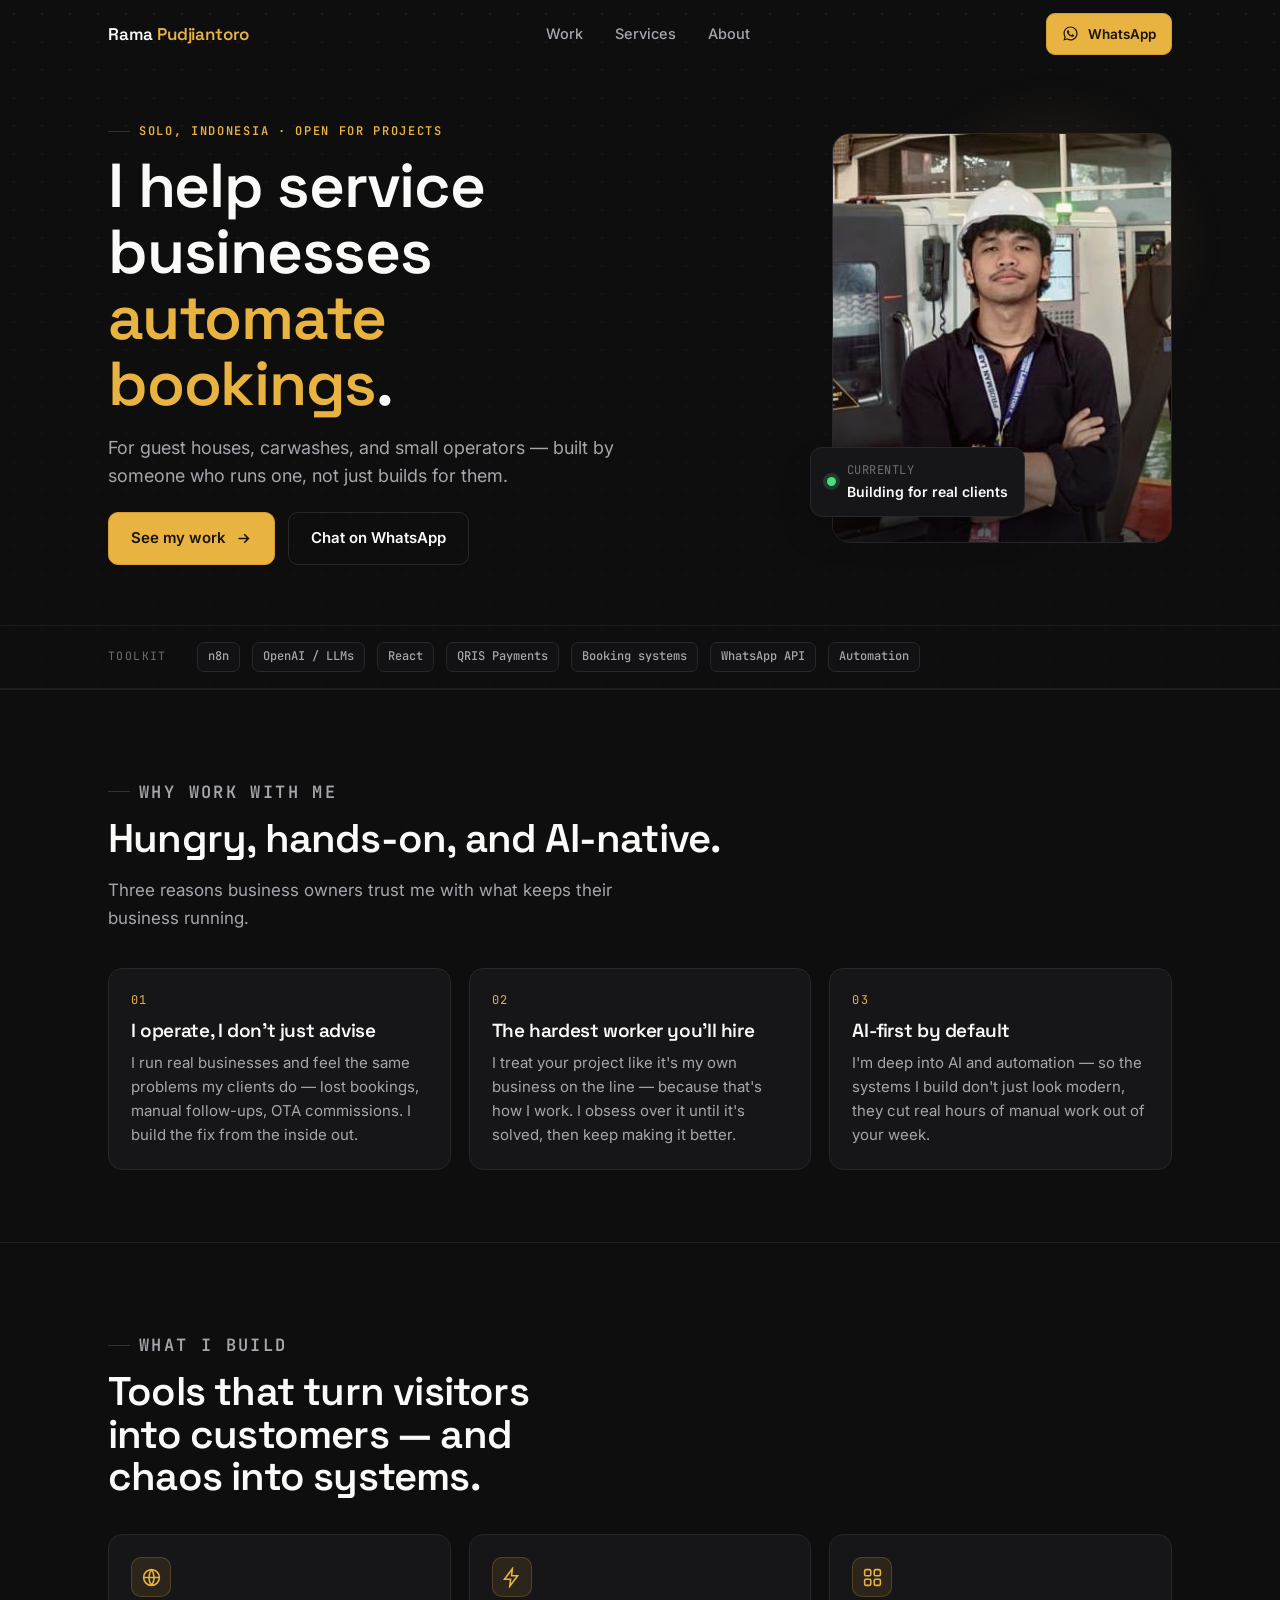
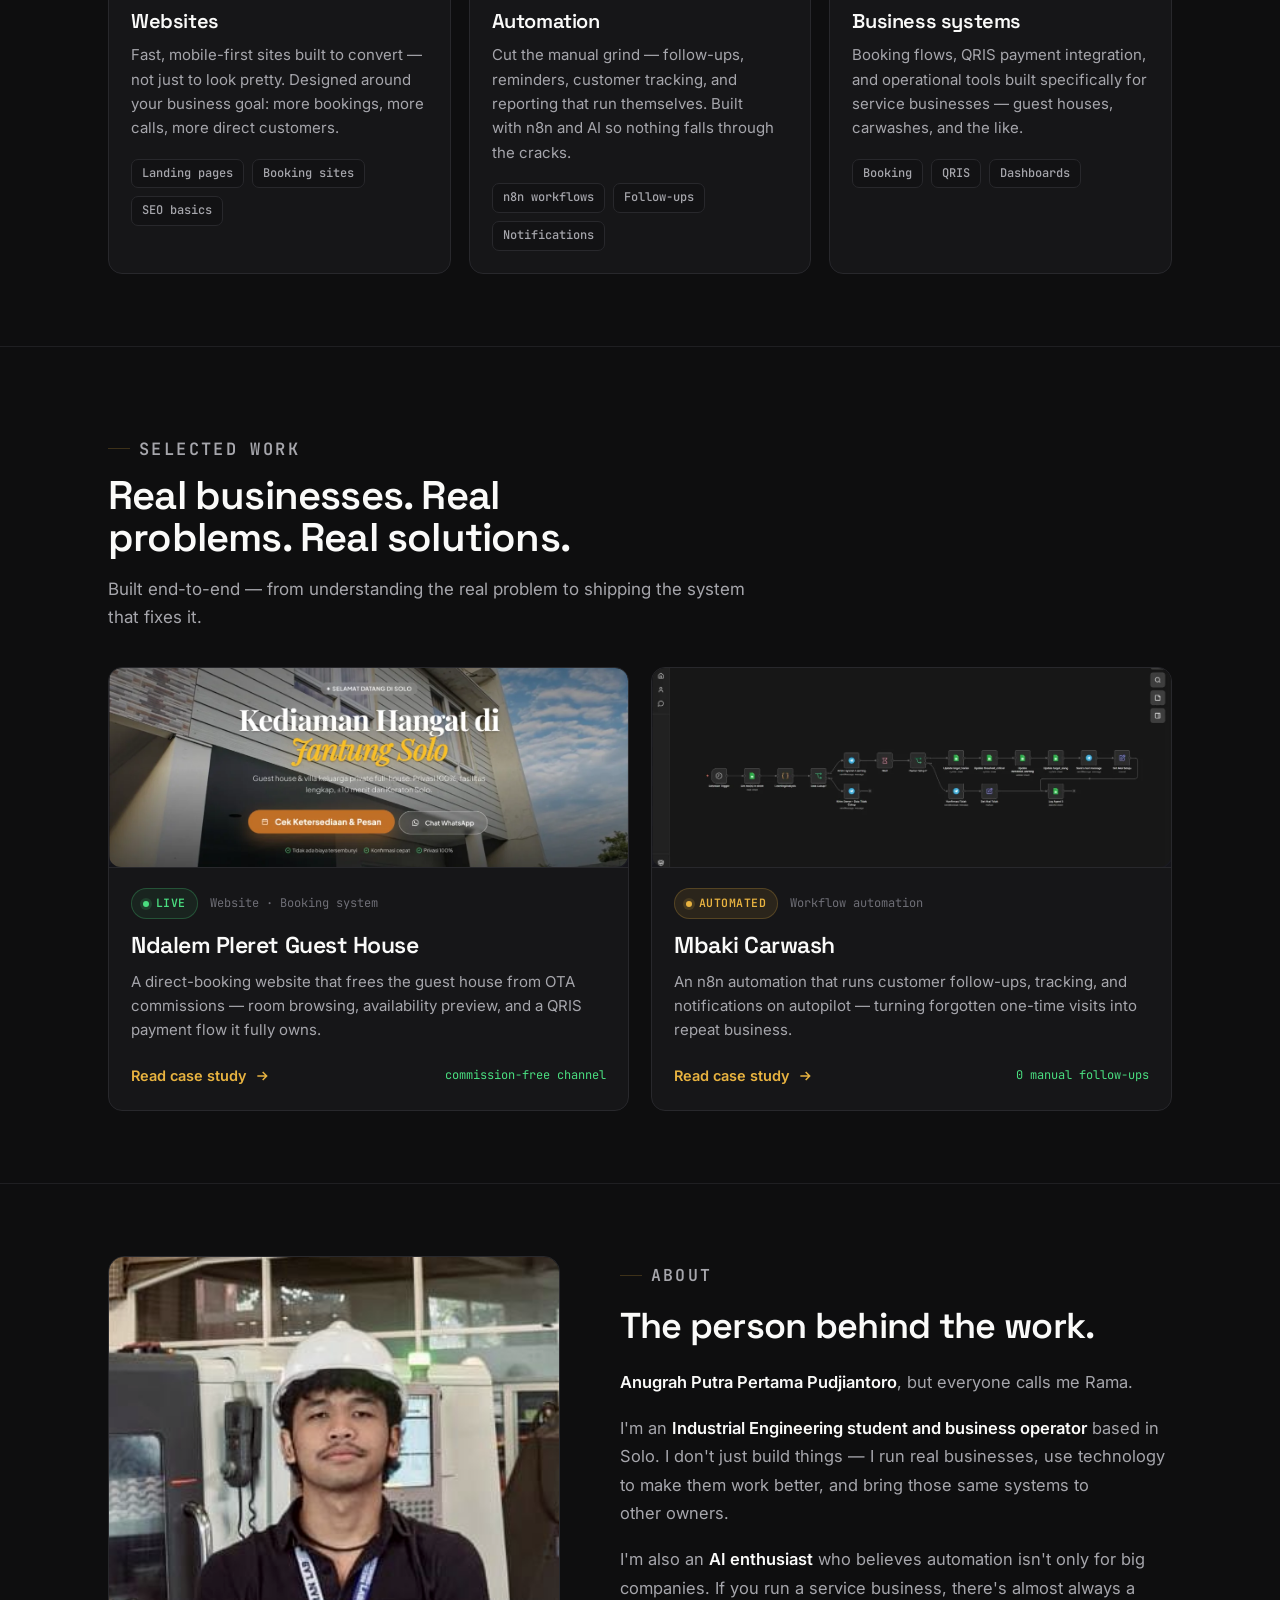
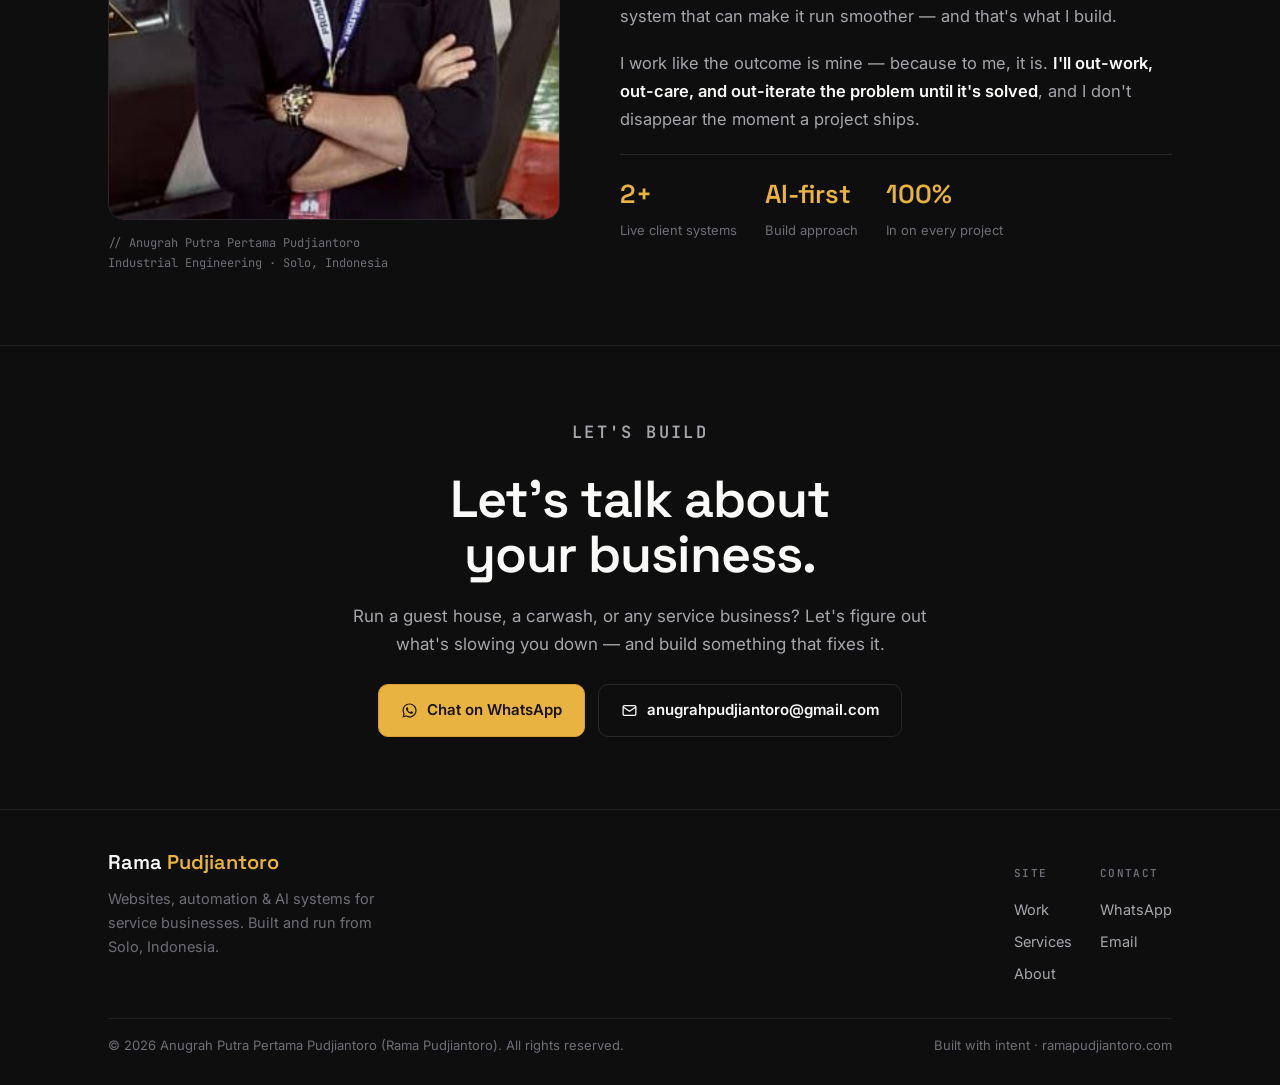
==== commit 0b390463: "Add full name Anugrah Putra Pertama Pudjiantoro to site Co-Authored-By: Claude Sonnet 5 <noreply@ant" ====
--- a/index.html
+++ b/index.html
@@ -4,7 +4,7 @@
 <meta charset="UTF-8">
 <meta name="viewport" content="width=device-width, initial-scale=1.0">
 <title>Rama Pudjiantoro — I build websites, automation & AI for service businesses</title>
-<meta name="description" content="Rama Pudjiantoro builds websites, automation, and AI systems that help service businesses get more customers and run smoother.">
+<meta name="description" content="Anugrah Putra Pertama Pudjiantoro (Rama Pudjiantoro) builds websites, automation, and AI systems that help service businesses get more customers and run smoother.">
 <link rel="icon" type="image/x-icon" href="assets/favicon.ico">
 <link rel="icon" type="image/png" sizes="16x16" href="assets/favicon-16x16.png">
 <link rel="icon" type="image/png" sizes="32x32" href="assets/favicon-32x32.png">
@@ -322,11 +322,12 @@
   <div class="wrap about-grid">
     <div class="about-photo reveal">
       <div class="frame"><img src="assets/rama_profile.jpg" alt="Rama Pudjiantoro"></div>
-      <p class="cap">// Rama Pudjiantoro<br>Industrial Engineering · Solo, Indonesia</p>
+      <p class="cap">// Anugrah Putra Pertama Pudjiantoro<br>Industrial Engineering · Solo, Indonesia</p>
     </div>
     <div class="about-body reveal" style="transition-delay:.08s">
       <p class="eyebrow">About</p>
       <h2>The person behind the work.</h2>
+      <p><strong>Anugrah Putra Pertama Pudjiantoro</strong>, but everyone calls me Rama.</p>
       <p>I'm an <strong>Industrial Engineering student and business operator</strong> based in Solo. I don't just build things — I run real businesses, use technology to make them work better, and bring those same systems to other owners.</p>
       <p>I'm also an <strong>AI enthusiast</strong> who believes automation isn't only for big companies. If you run a service business, there's almost always a system that can make it run smoother — and that's what I build.</p>
       <p>I work like the outcome is mine — because to me, it is. <strong>I'll out-work, out-care, and out-iterate the problem until it's solved</strong>, and I don't disappear the moment a project ships.</p>
@@ -381,7 +382,7 @@
       </div>
     </div>
     <div class="footer-base">
-      <span>&copy; 2026 Rama Pudjiantoro. All rights reserved.</span>
+      <span>&copy; 2026 Anugrah Putra Pertama Pudjiantoro (Rama Pudjiantoro). All rights reserved.</span>
       <span>Built with intent &middot; ramapudjiantoro.com</span>
     </div>
   </div>
